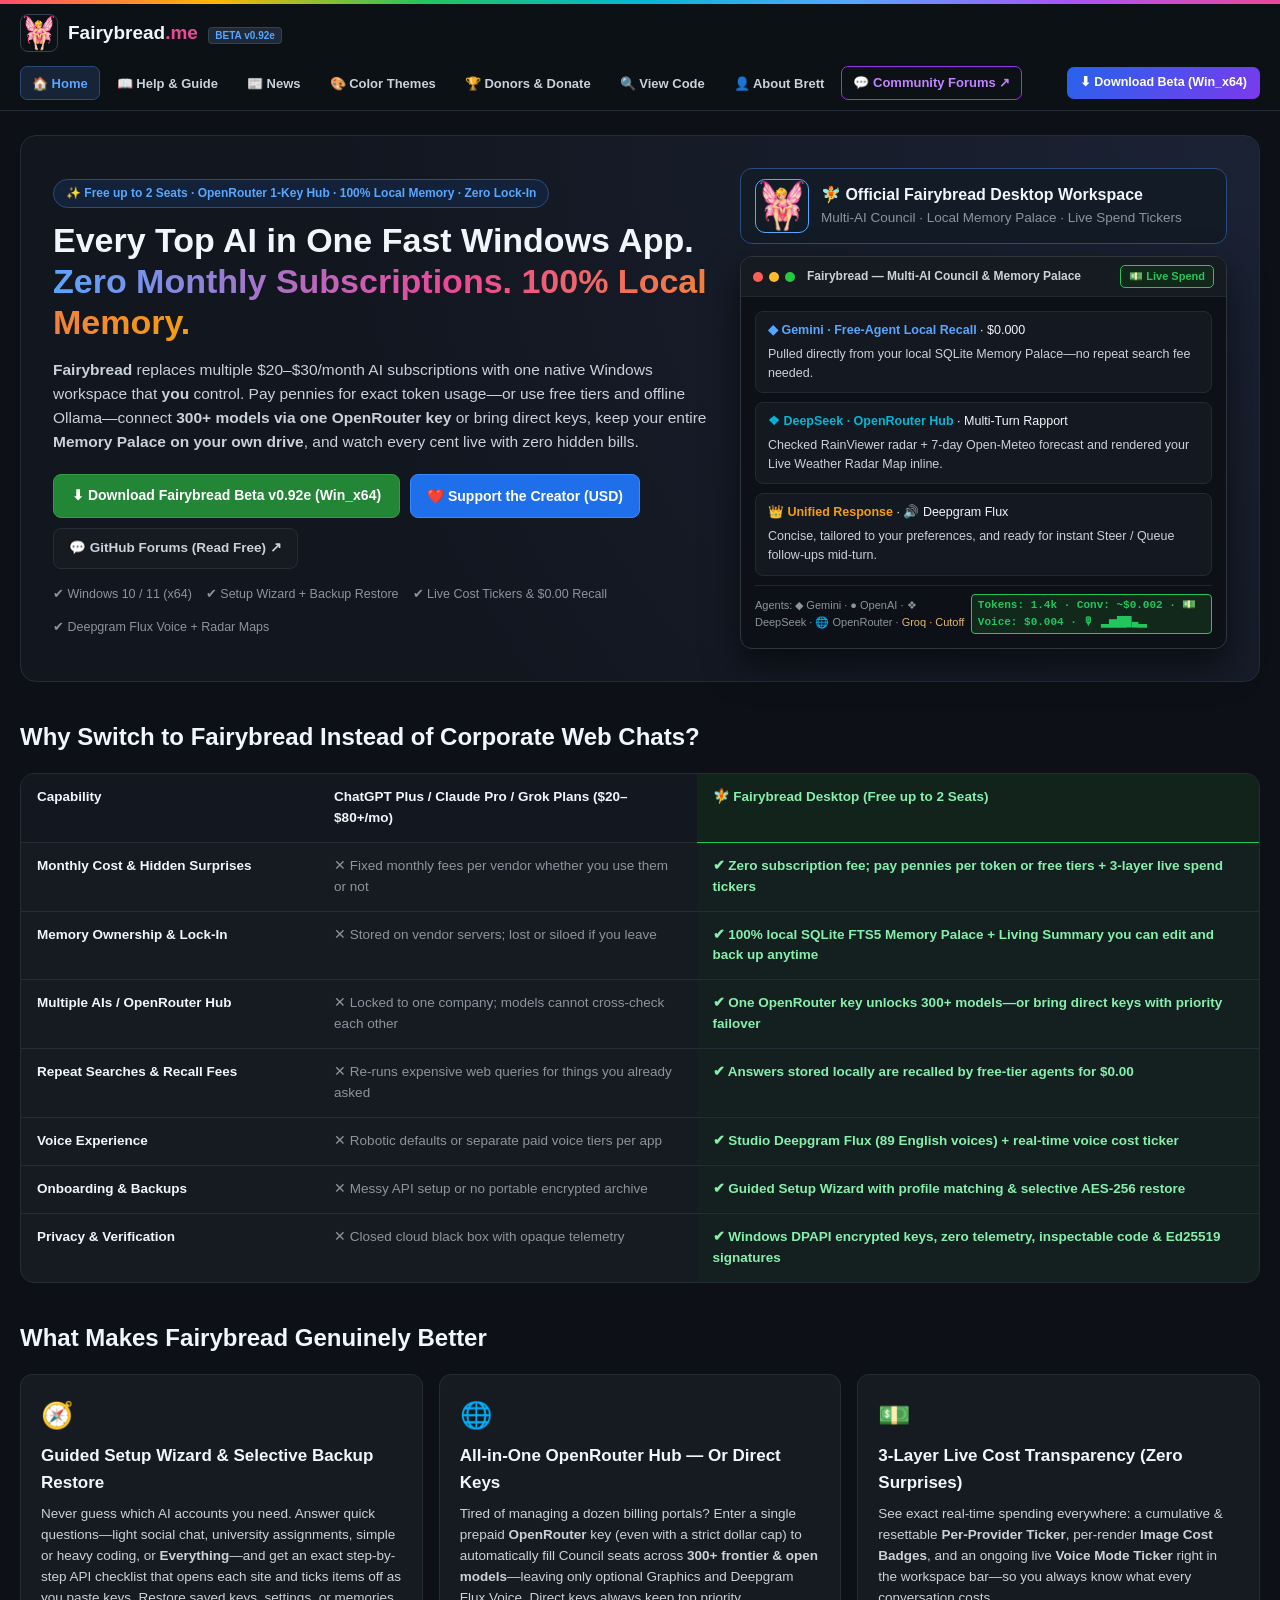
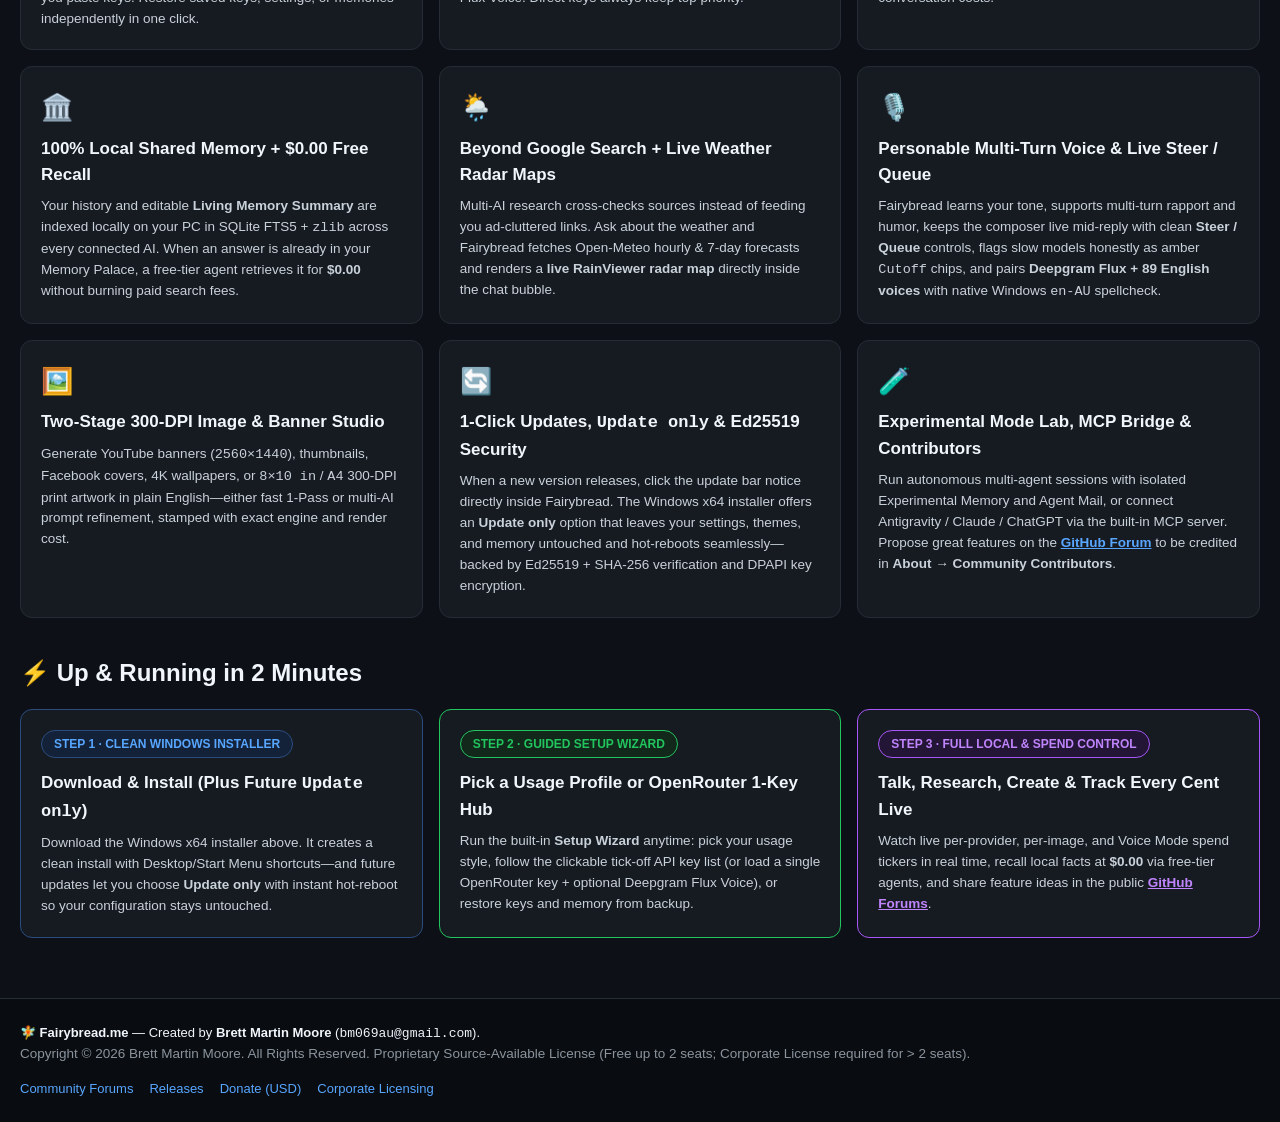
==== docs/index.html @ c4546858 "Update fairybread.me: v0.93 feature showcase, GitHub Discussions forum redirect, 14 JSON color theme" ====
﻿<!DOCTYPE html>
<html lang="en">
<head>
  <meta charset="UTF-8" />
  <meta name="viewport" content="width=device-width, initial-scale=1.0" />
  <title>Fairybread.me — Multi-AI Desktop Workspace, 100% Local Memory Palace &amp; Live Cost Control</title>
  <meta name="description" content="Replace $20-$80+/mo AI subscriptions with Fairybread: connect OpenRouter (300+ models on one key) or direct AI APIs, keep 100% local Shared Memory with $0.00 free recall, view Live Weather Radar Maps, talk with Deepgram Flux Voice, and track every cent live." />
  <link rel="icon" type="image/png" href="fairybread_icon.png" />
  <link rel="stylesheet" href="styles.css?v=0.93-web" />
</head>
<body>
  <!-- Top Sprinkles Accent Bar -->
  <div class="sprinkle-bar"></div>

  <!-- Header / Navigation (Public Display Page — No Login Required) -->
  <header class="site-header">
    <div class="header-inner">
      <div class="brand" onclick="switchTab('home')">
        <img src="fairybread_icon.png" alt="Fairybread Logo" class="brand-logo-img" />
        <div>
          <span class="brand-name">Fairybread<span class="brand-domain">.me</span></span>
          <span class="brand-tag dynamic-version-tag">BETA v0.92e</span>
        </div>
      </div>

      <nav class="main-nav" id="mainNav">
        <button class="nav-btn active" data-tab="home" onclick="switchTab('home')">🏠 Home</button>
        <button class="nav-btn" data-tab="guide" onclick="switchTab('guide')">📖 Help &amp; Guide</button>
        <button class="nav-btn" data-tab="news" onclick="switchTab('news')">📰 News</button>
        <button class="nav-btn" data-tab="themes" onclick="switchTab('themes')">🎨 Color Themes</button>
        <button class="nav-btn" data-tab="donors" onclick="switchTab('donors')">🏆 Donors &amp; Donate</button>
        <button class="nav-btn" data-tab="code" onclick="switchTab('code')">🔍 View Code</button>
        <button class="nav-btn" data-tab="about" onclick="switchTab('about')">👤 About Brett</button>
        <a class="nav-btn forum-link-btn" href="https://github.com/bm069au/fairybread/discussions" target="_blank" rel="noopener">💬 Community Forums ↗</a>
      </nav>

      <div class="header-actions">
        <a class="btn-download-sm dynamic-download-btn" href="https://github.com/bm069au/fairybread/releases/latest/download/Fairybread_v0.92e_beta_Win_x64_Setup.zip">⬇ Download Beta (Win_x64)</a>
      </div>
    </div>
  </header>

  <main class="site-main">
    <!-- ================= TAB: HOME ================= -->
    <section id="tab-home" class="tab-section active">
      <div class="hero-card">
        <div class="hero-left">
          <div class="pill-badge">✨ Free up to 2 Seats · OpenRouter 1-Key Hub · 100% Local Memory · Zero Lock-In</div>
          <h1>Every Top AI in One Fast Windows App.<br /><span class="gradient-text">Zero Monthly Subscriptions. 100% Local Memory.</span></h1>
          <p class="hero-lead">
            <strong>Fairybread</strong> replaces multiple $20–$30/month AI subscriptions with one native Windows workspace that <strong>you</strong> control. Pay pennies for exact token usage—or use free tiers and offline Ollama—connect <strong>300+ models via one OpenRouter key</strong> or bring direct keys, keep your entire <strong>Memory Palace on your own drive</strong>, and watch every cent live with zero hidden bills.
          </p>
          <div class="hero-cta-row">
            <a class="btn-primary-lg dynamic-download-btn" id="heroDownloadBtn" href="https://github.com/bm069au/fairybread/releases/latest/download/Fairybread_v0.92e_beta_Win_x64_Setup.zip">
              ⬇ Download Fairybread Beta v0.92e (Win_x64)
            </a>
            <button class="btn-secondary-lg" onclick="switchTab('donors')">❤️ Support the Creator (USD)</button>
            <a class="btn-outline-lg" href="https://github.com/bm069au/fairybread/discussions" target="_blank" rel="noopener">💬 GitHub Forums (Read Free) ↗</a>
          </div>
          <div class="hero-meta">
            <span>✔ Windows 10 / 11 (x64)</span>
            <span>✔ Setup Wizard + Backup Restore</span>
            <span>✔ Live Cost Tickers &amp; $0.00 Recall</span>
            <span>✔ Deepgram Flux Voice + Radar Maps</span>
          </div>
        </div>

        <div class="hero-right">
          <div class="fairy-hero-banner">
            <img src="fairybread_icon.png" alt="Fairybread Emblem" class="hero-fairy-img" />
            <div>
              <strong>🧚 Official Fairybread Desktop Workspace</strong>
              <div class="muted-sub">Multi-AI Council · Local Memory Palace · Live Spend Tickers</div>
            </div>
          </div>
          <div class="app-mockup">
            <div class="mockup-titlebar">
              <span class="dot red"></span><span class="dot yellow"></span><span class="dot green"></span>
              <span class="mockup-title">Fairybread — Multi-AI Council &amp; Memory Palace</span>
              <span class="mockup-pill">💵 Live Spend</span>
            </div>
            <div class="mockup-body">
              <div class="mockup-chat-bubble ai-gemini">
                <strong>◆ Gemini · Free-Agent Local Recall</strong> · <span>$0.000</span>
                <p>Pulled directly from your local SQLite Memory Palace—no repeat search fee needed.</p>
              </div>
              <div class="mockup-chat-bubble ai-deepseek">
                <strong>❖ DeepSeek · OpenRouter Hub</strong> · <span>Multi-Turn Rapport</span>
                <p>Checked RainViewer radar + 7-day Open-Meteo forecast and rendered your Live Weather Radar Map inline.</p>
              </div>
              <div class="mockup-chat-bubble ai-synth">
                <strong>👑 Unified Response</strong> · <span>🔊 Deepgram Flux</span>
                <p>Concise, tailored to your preferences, and ready for instant Steer / Queue follow-ups mid-turn.</p>
              </div>
              <div class="mockup-bar">
                <span>Agents: ◆ Gemini · ● OpenAI · ❖ DeepSeek · 🌐 OpenRouter · <span style="color:#e2b96b;">Groq · Cutoff</span></span>
                <span class="voice-meter">Tokens: 1.4k · Conv: ~$0.002 · 💵 Voice: $0.004 · 🎙 ▂▅▇█▄▂</span>
              </div>
            </div>
          </div>
        </div>
      </div>

      <!-- Why Switch Comparison Table -->
      <h2 class="section-heading">Why Switch to Fairybread Instead of Corporate Web Chats?</h2>
      <div class="compare-table-wrap">
        <table class="compare-table">
          <thead>
            <tr>
              <th>Capability</th>
              <th>ChatGPT Plus / Claude Pro / Grok Plans ($20–$80+/mo)</th>
              <th class="cmp-fb-col">🧚 Fairybread Desktop (Free up to 2 Seats)</th>
            </tr>
          </thead>
          <tbody>
            <tr>
              <td>Monthly Cost &amp; Hidden Surprises</td>
              <td class="cmp-bad">✕ Fixed monthly fees per vendor whether you use them or not</td>
              <td class="cmp-fb-col cmp-good">✔ Zero subscription fee; pay pennies per token or free tiers + 3-layer live spend tickers</td>
            </tr>
            <tr>
              <td>Memory Ownership &amp; Lock-In</td>
              <td class="cmp-bad">✕ Stored on vendor servers; lost or siloed if you leave</td>
              <td class="cmp-fb-col cmp-good">✔ 100% local SQLite FTS5 Memory Palace + Living Summary you can edit and back up anytime</td>
            </tr>
            <tr>
              <td>Multiple AIs / OpenRouter Hub</td>
              <td class="cmp-bad">✕ Locked to one company; models cannot cross-check each other</td>
              <td class="cmp-fb-col cmp-good">✔ One OpenRouter key unlocks 300+ models—or bring direct keys with priority failover</td>
            </tr>
            <tr>
              <td>Repeat Searches &amp; Recall Fees</td>
              <td class="cmp-bad">✕ Re-runs expensive web queries for things you already asked</td>
              <td class="cmp-fb-col cmp-good">✔ Answers stored locally are recalled by free-tier agents for $0.00</td>
            </tr>
            <tr>
              <td>Voice Experience</td>
              <td class="cmp-bad">✕ Robotic defaults or separate paid voice tiers per app</td>
              <td class="cmp-fb-col cmp-good">✔ Studio Deepgram Flux (89 English voices) + real-time voice cost ticker</td>
            </tr>
            <tr>
              <td>Onboarding &amp; Backups</td>
              <td class="cmp-bad">✕ Messy API setup or no portable encrypted archive</td>
              <td class="cmp-fb-col cmp-good">✔ Guided Setup Wizard with profile matching &amp; selective AES-256 restore</td>
            </tr>
            <tr>
              <td>Privacy &amp; Verification</td>
              <td class="cmp-bad">✕ Closed cloud black box with opaque telemetry</td>
              <td class="cmp-fb-col cmp-good">✔ Windows DPAPI encrypted keys, zero telemetry, inspectable code &amp; Ed25519 signatures</td>
            </tr>
          </tbody>
        </table>
      </div>

      <!-- Core Feature Grid (9 Selling Cards) -->
      <h2 class="section-heading">What Makes Fairybread Genuinely Better</h2>
      <div class="feature-grid">
        <div class="feature-card">
          <div class="feat-icon">🧭</div>
          <h3>Guided Setup Wizard &amp; Selective Backup Restore</h3>
          <p>Never guess which AI accounts you need. Answer quick questions—light social chat, university assignments, simple or heavy coding, or <strong>Everything</strong>—and get an exact step-by-step API checklist that opens each site and ticks items off as you paste keys. Restore saved keys, settings, or memories independently in one click.</p>
        </div>
        <div class="feature-card">
          <div class="feat-icon">🌐</div>
          <h3>All-in-One OpenRouter Hub — Or Direct Keys</h3>
          <p>Tired of managing a dozen billing portals? Enter a single prepaid <strong>OpenRouter</strong> key (even with a strict dollar cap) to automatically fill Council seats across <strong>300+ frontier &amp; open models</strong>—leaving only optional Graphics and Deepgram Flux Voice. Direct keys always keep top priority.</p>
        </div>
        <div class="feature-card">
          <div class="feat-icon">💵</div>
          <h3>3-Layer Live Cost Transparency (Zero Surprises)</h3>
          <p>See exact real-time spending everywhere: a cumulative &amp; resettable <strong>Per-Provider Ticker</strong>, per-render <strong>Image Cost Badges</strong>, and an ongoing live <strong>Voice Mode Ticker</strong> right in the workspace bar—so you always know what every conversation costs.</p>
        </div>
        <div class="feature-card">
          <div class="feat-icon">🏛️</div>
          <h3>100% Local Shared Memory + $0.00 Free Recall</h3>
          <p>Your history and editable <strong>Living Memory Summary</strong> are indexed locally on your PC in SQLite FTS5 + <code>zlib</code> across every connected AI. When an answer is already in your Memory Palace, a free-tier agent retrieves it for <strong>$0.00</strong> without burning paid search fees.</p>
        </div>
        <div class="feature-card">
          <div class="feat-icon">🌦️</div>
          <h3>Beyond Google Search + Live Weather Radar Maps</h3>
          <p>Multi-AI research cross-checks sources instead of feeding you ad-cluttered links. Ask about the weather and Fairybread fetches Open-Meteo hourly &amp; 7-day forecasts and renders a <strong>live RainViewer radar map</strong> directly inside the chat bubble.</p>
        </div>
        <div class="feature-card">
          <div class="feat-icon">🎙️</div>
          <h3>Personable Multi-Turn Voice &amp; Live Steer / Queue</h3>
          <p>Fairybread learns your tone, supports multi-turn rapport and humor, keeps the composer live mid-reply with clean <strong>Steer / Queue</strong> controls, flags slow models honestly as amber <code>Cutoff</code> chips, and pairs <strong>Deepgram Flux + 89 English voices</strong> with native Windows <code>en-AU</code> spellcheck.</p>
        </div>
        <div class="feature-card">
          <div class="feat-icon">🖼️</div>
          <h3>Two-Stage 300-DPI Image &amp; Banner Studio</h3>
          <p>Generate YouTube banners (<code>2560×1440</code>), thumbnails, Facebook covers, 4K wallpapers, or <code>8×10 in</code> / <code>A4</code> 300-DPI print artwork in plain English—either fast 1-Pass or multi-AI prompt refinement, stamped with exact engine and render cost.</p>
        </div>
        <div class="feature-card">
          <div class="feat-icon">🔄</div>
          <h3>1-Click Updates, <code>Update only</code> &amp; Ed25519 Security</h3>
          <p>When a new version releases, click the update bar notice directly inside Fairybread. The Windows x64 installer offers an <strong>Update only</strong> option that leaves your settings, themes, and memory untouched and hot-reboots seamlessly—backed by Ed25519 + SHA-256 verification and DPAPI key encryption.</p>
        </div>
        <div class="feature-card">
          <div class="feat-icon">🧪</div>
          <h3>Experimental Mode Lab, MCP Bridge &amp; Contributors</h3>
          <p>Run autonomous multi-agent sessions with isolated Experimental Memory and Agent Mail, or connect Antigravity / Claude / ChatGPT via the built-in MCP server. Propose great features on the <a href="https://github.com/bm069au/fairybread/discussions" target="_blank" rel="noopener" style="color:var(--accent-blue); font-weight:700;">GitHub Forum</a> to be credited in <strong>About → Community Contributors</strong>.</p>
        </div>
      </div>

      <!-- HOW IT WORKS (3 SIMPLE STEPS) -->
      <h2 class="section-heading">⚡ Up &amp; Running in 2 Minutes</h2>
      <div class="feature-grid">
        <div class="feature-card" style="border-color:#2b4c7e;">
          <div class="pill-badge">STEP 1 · CLEAN WINDOWS INSTALLER</div>
          <h3>Download &amp; Install (Plus Future <code>Update only</code>)</h3>
          <p>Download the Windows x64 installer above. It creates a clean install with Desktop/Start Menu shortcuts—and future updates let you choose <strong>Update only</strong> with instant hot-reboot so your configuration stays untouched.</p>
        </div>
        <div class="feature-card" style="border-color:#22c55e;">
          <div class="pill-badge" style="color:#22c55e; border-color:#22c55e; background:#11281b;">STEP 2 · GUIDED SETUP WIZARD</div>
          <h3>Pick a Usage Profile or OpenRouter 1-Key Hub</h3>
          <p>Run the built-in <strong>Setup Wizard</strong> anytime: pick your usage style, follow the clickable tick-off API key list (or load a single OpenRouter key + optional Deepgram Flux Voice), or restore keys and memory from backup.</p>
        </div>
        <div class="feature-card" style="border-color:#a855f7;">
          <div class="pill-badge" style="color:#c084fc; border-color:#a855f7; background:#231536;">STEP 3 · FULL LOCAL &amp; SPEND CONTROL</div>
          <h3>Talk, Research, Create &amp; Track Every Cent Live</h3>
          <p>Watch live per-provider, per-image, and Voice Mode spend tickers in real time, recall local facts at <strong>$0.00</strong> via free-tier agents, and share feature ideas in the public <a href="https://github.com/bm069au/fairybread/discussions" target="_blank" rel="noopener" style="color:#c084fc; font-weight:700;">GitHub Forums</a>.</p>
        </div>
      </div>
    </section>

    <!-- ================= TAB: HELP & USER GUIDE ================= -->
    <section id="tab-guide" class="tab-section">
      <div class="section-header-row">
        <div>
          <h2>📖 Fairybread User Guide &amp; Operating Instructions</h2>
          <p class="muted-sub">Always available offline inside the app via <strong><code>F1</code></strong> or <strong><code>Help → 📖 User Guide</code></strong>.</p>
        </div>
        <a class="btn-primary dynamic-download-btn" href="https://github.com/bm069au/fairybread/releases/latest/download/Fairybread_v0.92e_beta_Win_x64_Setup.zip">⬇ Download Fairybread Beta</a>
      </div>

      <div class="news-list">
        <article class="news-card">
          <h3>1. Guided Setup Wizard &amp; OpenRouter One-Key Hub</h3>
          <p style="color:var(--text-secondary);">
            1. Open <strong><code>⚙ Settings → Launch Setup Wizard…</code></strong> (runs automatically on first launch and can be re-run anytime to simplify your keys).<br />
            2. Choose your profile—<em>Light Chat &amp; Research</em>, <em>Assignments &amp; Writing</em>, <em>Simple / Heavy Coding</em>, or <em>Give Me Everything</em>.<br />
            3. Want one prepaid billing balance for almost every AI model? Enable the <strong>OpenRouter Hub</strong>, enter a single key, and pick a preset tier (<em>Free / Balanced / Flagship</em>). Direct provider keys (Gemini, OpenAI, DeepSeek, Groq, Claude, etc.) always keep top priority whenever entered.<br />
            4. Click each link in the tick-off checklist to create keys, paste them into the DPAPI-encrypted fields, and verify your readiness in seconds.
          </p>
        </article>

        <article class="news-card">
          <h3>2. Chat Controls, Steer / Queue, Weather Radar Maps &amp; Deepgram Flux Voice</h3>
          <p style="color:var(--text-secondary);">
            • <strong><code>Steer / Queue</code> Composer:</strong> While agents are responding, type your next instruction and press <code>Enter</code> to either steer the active turn or queue it next.<br />
            • <strong>Honest Status Chips:</strong> Slow providers timed out by quorum appear cleanly in amber as <code>Cutoff</code> or <code>Timeout</code> rather than misleading error labels.<br />
            • <strong>Live Weather Radar Maps:</strong> Ask for local or global weather to see live RainViewer precipitation radar tiles layered over CartoDB Dark Matter alongside hourly and 7-day forecasts.<br />
            • <strong>Hands-Free Voice (<code>|||✨</code>):</strong> Uses <strong>Deepgram Flux</strong> + <strong>89 English voices</strong> (or system/provider TTS) with live soundwave level metering and barge-in control.
          </p>
        </article>

        <article class="news-card">
          <h3>3. 3-Layer Live Cost Tickers &amp; $0.00 Free-Agent Local Memory Recall</h3>
          <p style="color:var(--text-secondary);">
            • <strong>Click the bottom spend bar</strong> anytime to open the <strong>Spend &amp; Billing Dashboard</strong> showing per-provider cumulative spend since your last top-up, a 1-click Reset ticker per provider, per-image cost badges, and live ongoing Voice Mode spending.<br />
            • <strong>Memory Palace Fast-Recall ($0.00):</strong> High-confidence matches in your local SQLite FTS5 <code>memory.db</code> skip paid web searches and answer using free-tier agents for <strong>$0.00</strong> (include <em>"recheck with full council"</em> anytime to force a fresh web sweep).<br />
            • <strong>Living Memory Summary:</strong> View or edit what all connected AIs remember about you and your projects in <strong>Shared Memory → View &amp; Edit Summary</strong>.
          </p>
        </article>

        <article class="news-card">
          <h3>4. 300-DPI Graphics Studio, MCP Bridge &amp; Experimental Mode</h3>
          <p style="color:var(--text-secondary);">
            • <strong>Image &amp; Print Studio:</strong> Ask naturally for banners, thumbnails, cover graphics, or <code>8×10 in</code> / <code>A4</code> 300-DPI artwork. Stamped with exact provider cost.<br />
            • <strong>Experimental Mode:</strong> Launch autonomous multi-agent sessions with isolated Experimental Memory and Agent Mail. In Public builds, core source code stays verified and immutable—share proposed ideas in the <a href="https://github.com/bm069au/fairybread/discussions" target="_blank" rel="noopener" style="color:var(--accent-blue);">GitHub Community Forum</a> for credit under <strong>About → Community Contributors</strong>.<br />
            • <strong>MCP Bridge:</strong> Connect Google Antigravity, Claude Desktop, or ChatGPT Desktop to drive Fairybread as a local worker council.
          </p>
        </article>

        <article class="news-card">
          <h3>5. Custom <code>.json</code> Color Themes, Selective AES-256 Backups &amp; 1-Click Updates</h3>
          <p style="color:var(--text-secondary);">
            • <strong>Color Themes:</strong> Download any <code>.json</code> color palette from the <a href="#" onclick="switchTab('themes'); return false;" style="color:var(--accent-blue);">Color Themes</a> tab and load via <strong><code>View → 🎨 Theme → 📥 Import Custom Theme (.json)…</code></strong>.<br />
            • <strong>Selective Backup &amp; Restore:</strong> Export an AES-256-GCM encrypted <code>.zip</code> archive—and restore <strong>API keys</strong>, <strong>settings</strong>, or <strong>memory</strong> together or separately from Settings or the Setup Wizard.<br />
            • <strong>1-Click Updates &amp; Hot-Reboot:</strong> Notice a newer version banner in the top bar? Click download, choose <strong>Update only</strong> in the installer, and let Fairybread relaunch cleanly without touching your data.
          </p>
        </article>
      </div>
    </section>

    <!-- ================= TAB: NEWS & DEVLOG ================= -->
    <section id="tab-news" class="tab-section">
      <div class="section-header-row">
        <div>
          <h2>📰 Fairybread News, Changelogs &amp; Updates</h2>
          <p class="muted-sub">Official release highlights, architecture notes, and roadmap dispatches.</p>
        </div>
        <a class="btn-secondary" href="https://github.com/bm069au/fairybread/discussions" target="_blank" rel="noopener">💬 Join Discussions on GitHub ↗</a>
      </div>
      <div id="newsFeedContainer" class="news-list"></div>
    </section>

    <!-- ================= TAB: CUSTOM COLOR THEME STUDIO & GALLERY ================= -->
    <section id="tab-themes" class="tab-section">
      <div class="section-header-row">
        <div>
          <h2>🎨 Custom Color Theme Studio &amp; Preset Gallery</h2>
          <p class="muted-sub">Design your own Fairybread palette with live preview, or download any of our 14 pure <code>.json</code> color themes (zero executable code—just structured color tokens, including a retro Winamp Classic 1999 tribute).</p>
        </div>
        <div class="how-to-install-pill">
          💡 <strong>How to install in Fairybread:</strong> Click <code>View → 🎨 Theme → 📥 Import Custom Theme (.json)…</code> and select your downloaded file!
        </div>
      </div>

      <!-- Interactive Theme Creator + Live Preview -->
      <div class="theme-studio-card">
        <div class="studio-controls">
          <h3>🛠 Live Theme Creator</h3>
          <div class="form-row-2">
            <label>Theme Name
              <input type="text" id="skinNameInput" value="Winamp Classic 1999 (2.x LED)" oninput="updateLiveThemePreview()" />
            </label>
            <label>Author / Handle
              <input type="text" id="skinAuthorInput" value="bm069au" oninput="updateLiveThemePreview()" />
            </label>
          </div>
          <div class="color-picker-grid">
            <label>Main Background <input type="color" id="colBgMain" value="#121612" oninput="updateLiveThemePreview()" /></label>
            <label>Sidebar &amp; Panels <input type="color" id="colBgSidebar" value="#0a0d0a" oninput="updateLiveThemePreview()" /></label>
            <label>Cards &amp; Composer <input type="color" id="colBgCard" value="#1b241b" oninput="updateLiveThemePreview()" /></label>
            <label>Hover Highlight <input type="color" id="colBgHover" value="#253325" oninput="updateLiveThemePreview()" /></label>
            <label>Border Lines <input type="color" id="colBorder" value="#375237" oninput="updateLiveThemePreview()" /></label>
            <label>Primary Text <input type="color" id="colTextPrimary" value="#00ff41" oninput="updateLiveThemePreview()" /></label>
            <label>Secondary Text <input type="color" id="colTextSec" value="#b8e6b8" oninput="updateLiveThemePreview()" /></label>
            <label>Muted Labels <input type="color" id="colTextMuted" value="#6b9e6b" oninput="updateLiveThemePreview()" /></label>
            <label>User Bubble BG <input type="color" id="colUserBg" value="#1e2e1e" oninput="updateLiveThemePreview()" /></label>
            <label>User Bubble Border <input type="color" id="colUserBorder" value="#ffb000" oninput="updateLiveThemePreview()" /></label>
            <label>User Bubble Text <input type="color" id="colUserText" value="#ffdf80" oninput="updateLiveThemePreview()" /></label>
            <label>Send Button BG <input type="color" id="colSendBg" value="#ffb000" oninput="updateLiveThemePreview()" /></label>
            <label>Send Button Text <input type="color" id="colSendFg" value="#0a0d0a" oninput="updateLiveThemePreview()" /></label>
          </div>
          <label class="checkbox-label">
            <input type="checkbox" id="colSprinkles" onchange="updateLiveThemePreview()" />
            ✨ Enable Sprinkles Accent Styling on User Bubbles
          </label>
          <div class="studio-btn-row">
            <button class="btn-primary" onclick="downloadCurrentSkinJson()">⬇ Download .json Theme</button>
            <button class="btn-secondary" onclick="publishCurrentSkinToGallery()">🚀 Save to Local Studio</button>
            <button class="btn-outline" onclick="copyCurrentSkinJson()">📋 Copy JSON</button>
            <a class="btn-outline" href="https://github.com/bm069au/fairybread/discussions" target="_blank" rel="noopener">💬 Share Your Theme on GitHub Forum ↗</a>
          </div>
        </div>

        <div class="studio-preview-wrap">
          <h3>👁 Live Desktop Preview</h3>
          <div id="liveThemePreviewWindow" class="theme-preview-window">
            <div class="tp-menubar" id="tpMenubar">Fairybread &nbsp; Mode &nbsp; View &nbsp; Settings &nbsp; Help</div>
            <div class="tp-body">
              <div class="tp-sidebar" id="tpSidebar">
                <div class="tp-new-btn" id="tpNewBtn">+ New Conversation</div>
                <div class="tp-side-item">📁 Code Workbench</div>
                <div class="tp-side-item active" id="tpActiveItem">Theme Live Test</div>
                <div class="tp-side-item">Weather &amp; Research</div>
              </div>
              <div class="tp-main" id="tpMain">
                <div class="tp-topbar" id="tpTopbar">
                  <span id="tpBreadcrumb">Fairybread / Theme Live Test</span>
                  <span class="tp-exp-pill">OpenRouter: Ready</span>
                </div>
                <div class="tp-chat">
                  <div class="tp-user-bubble" id="tpUserBubble">
                    How does this custom JSON color theme look inside Fairybread?
                  </div>
                  <div class="tp-ai-card" id="tpAiCard">
                    <strong>◆ Gemini · ❖ DeepSeek · 🌐 OpenRouter</strong>
                    <p id="tpAiText">Crisp contrast, zero eye strain, and 100% safe JSON color styling. Click "Download .json Theme" to load it into your desktop app!</p>
                  </div>
                </div>
                <div class="tp-composer" id="tpComposer">
                  <span id="tpComposerPlaceholder">Ask anything, type mid-turn to Steer/Queue, or drop files…</span>
                  <button class="tp-send-btn" id="tpSendBtn">↑</button>
                </div>
              </div>
            </div>
          </div>
        </div>
      </div>

      <h3 class="section-subheading">🌟 Built-in &amp; Curated Preset Themes (14 Themes — Click "Preview in Studio" or "Download .json")</h3>
      <div id="skinGalleryGrid" class="skin-gallery-grid"></div>
    </section>

    <!-- ================= TAB: DONOR WALL & DONATIONS ================= -->
    <section id="tab-donors" class="tab-section">
      <div class="donation-hero">
        <div class="donation-story">
          <h2>❤️ Support Fairybread &amp; Join the Donor Hall of Fame</h2>
          <p>
            I built <strong>Fairybread</strong> to replace corporate AI lock-in with 100% local, private persistent memory, complete spend visibility, and zero monthly fees—plus an autonomous <strong>Experimental Mode</strong> lab.
          </p>
          <p>
            In real life, I live on a disability pension and cover my own development costs. Fairybread is <strong>free for personal use (up to 2 seats)</strong>, so if it saves you money or helps your workflow and you can spare a contribution, <strong>it genuinely helps me pay my bills and keep Fairybread independent and up to date.</strong>
          </p>
        </div>

        <div class="tier-cards-grid">
          <div class="tier-card">
            <div class="tier-price">$5 <span>USD</span></div>
            <div class="tier-title">🌱 Supporter Badge</div>
            <p>Listed on the Fairybread.me Donor Wall + recognition on GitHub Sponsors.</p>
            <a class="btn-tier" href="https://github.com/sponsors/bm069au/sponsorships?frequency=one-time&amount=5" target="_blank" rel="noopener">Donate $5 USD ↗</a>
          </div>
          <div class="tier-card">
            <div class="tier-price">$10 <span>USD</span></div>
            <div class="tier-title">📬 Insider Supporter</div>
            <p>Supporter recognition + project dev updates &amp; release dispatches.</p>
            <a class="btn-tier" href="https://github.com/sponsors/bm069au/sponsorships?frequency=one-time&amount=10" target="_blank" rel="noopener">Donate $10 USD ↗</a>
          </div>
          <div class="tier-card featured">
            <div class="tier-ribbon">MOST POPULAR</div>
            <div class="tier-price">$25 <span>USD</span></div>
            <div class="tier-title">🌟 Early Previewer</div>
            <p>Release Notes credit + early feature &amp; custom theme previews.</p>
            <a class="btn-tier" href="https://github.com/sponsors/bm069au/sponsorships?frequency=one-time&amount=25" target="_blank" rel="noopener">Donate $25 USD ↗</a>
          </div>
          <div class="tier-card">
            <div class="tier-price">$50 <span>USD</span></div>
            <div class="tier-title">💎 Beta Patron</div>
            <p>Priority feature requests &amp; direct feedback on upcoming builds.</p>
            <a class="btn-tier" href="https://github.com/sponsors/bm069au/sponsorships?frequency=one-time&amount=50" target="_blank" rel="noopener">Donate $50 USD ↗</a>
          </div>
          <div class="tier-card vip">
            <div class="tier-price">$350 <span>USD</span></div>
            <div class="tier-title">👑 1-on-1 VIP &amp; Custom Setup</div>
            <p>1 Hour 1-on-1 setup consulting + tailored configuration help + VIP Wall recognition.</p>
            <a class="btn-tier" href="https://github.com/sponsors/bm069au/sponsorships?frequency=one-time&amount=350" target="_blank" rel="noopener">Donate $350 USD ↗</a>
          </div>
          <div class="tier-card">
            <div class="tier-price">Custom <span>USD</span></div>
            <div class="tier-title">💝 Choose Any Amount</div>
            <p>Every contribution goes directly toward keeping Fairybread maintained and free from corporate lock-in.</p>
            <a class="btn-tier" href="https://github.com/sponsors/bm069au?frequency=one-time" target="_blank" rel="noopener">Custom USD Donation ↗</a>
          </div>
        </div>

        <div class="corporate-box">
          <div>
            <h3>🏢 Business &amp; Corporate Licensing (More Than 2 Seats)</h3>
            <p class="muted-sub">For companies, agencies, and organizations deploying Fairybread across <strong>more than two (2) seats</strong>, a commercial corporate license is required (negotiable pricing).</p>
          </div>
          <a class="btn-secondary" href="mailto:bm069au@gmail.com?subject=Fairybread%20Corporate%20License%20Inquiry%20(%3E2%20Seats)">✉ Inquire: bm069au@gmail.com</a>
        </div>
      </div>

      <div class="section-header-row" style="margin-top: 32px;">
        <div>
          <h2>🏆 Supporters &amp; Contributors</h2>
          <p class="muted-sub">Verified supporters helping keep Fairybread independent and actively maintained.</p>
        </div>
      </div>
      <div id="donorWallGrid" class="donor-wall-grid"></div>
    </section>

    <!-- ================= TAB: READ-ONLY SOURCE CODE VIEWER ================= -->
    <section id="tab-code" class="tab-section">
      <div class="license-guard-banner">
        <div>
          <strong>🔒 PROPRIETARY SOURCE-AVAILABLE CODE INSPECTOR (NOT OPEN SOURCE)</strong>
          <p>
            Copyright © 2026 Brett Martin Moore (<code>bm069au@gmail.com</code>). All Rights Reserved.
            This code is visible so you can verify that Fairybread has <strong>zero spyware, zero telemetry, DPAPI key protection, and 100% local memory</strong>, and so contributors can propose improvements.
            <strong>Public forking, redistribution, rebranding, or commercial use (&gt; 2 seats) without a written license is strictly prohibited.</strong>
          </p>
        </div>
        <a href="https://github.com/bm069au/fairybread" target="_blank" rel="noopener" class="btn-outline">View Official GitHub Repo ↗</a>
      </div>

      <div class="code-explorer-layout">
        <div class="code-file-list" id="codeFileList"></div>
        <div class="code-viewer-pane">
          <div class="code-viewer-header">
            <span id="codeViewerTitle">LICENSE.md</span>
            <span class="watermark-tag">READ-ONLY · COPYRIGHT © 2026 BRETT MARTIN MOORE</span>
          </div>
          <pre id="codeViewerContent" class="code-pre nocopy"></pre>
        </div>
      </div>
    </section>

    <!-- ================= TAB: ABOUT BRETT ================= -->
    <section id="tab-about" class="tab-section">
      <div class="bio-card">
        <div class="bio-photo-col">
          <div class="portrait-frame" id="brettPortraitFrame">
            <img id="brettPortraitImg" src="fairybread_icon.png" alt="Brett Martin Moore — Fairybread Emblem" />
          </div>
          <div class="bio-quick-facts">
            <div><strong>Creator:</strong> Brett Martin Moore</div>
            <div><strong>Location:</strong> Australia</div>
            <div><strong>GitHub:</strong> <a href="https://github.com/bm069au" target="_blank" rel="noopener">@bm069au</a></div>
            <div><strong>Forum:</strong> <a href="https://github.com/bm069au/fairybread/discussions" target="_blank" rel="noopener">GitHub Discussions ↗</a></div>
            <div><strong>Contact:</strong> <a href="mailto:bm069au@gmail.com">bm069au@gmail.com</a></div>
          </div>
        </div>

        <div class="bio-text-col">
          <div class="pill-badge">Creator Biography</div>
          <h2>Meet Brett Martin Moore — Why I Built Fairybread</h2>
          <p>
            I'm 60, neurodivergent (AuDHD), and I've spent my life thinking in <strong>systems, patterns, and pure logic</strong>. When software defaults fight the user's actual workflow, I build structural bypasses instead of accepting arbitrary limitations.
          </p>
          <p>
            As AI became essential for coding, writing, and research, every vendor pushed separate <strong>$20–$30/month subscriptions</strong>—where ChatGPT can't talk to Claude, DeepSeek can't cross-check Gemini, hidden limits move overnight, and your entire conversation history lives on someone else's server.
          </p>
          <p>
            So I engineered <strong>Fairybread</strong> to put power, memory, and billing control back in the user's hands:
          </p>
          <ul class="bio-list">
            <li><strong>Zero Lock-In &amp; Full Spend Control:</strong> Connect via one OpenRouter key or bring your own provider keys—with 3-layer live cost tickers (per provider, per picture, and ongoing live Voice Mode) so nothing is ever hidden.</li>
            <li><strong>100% Local Memory Palace + $0.00 Recall:</strong> Your conversations and editable Living Memory Summary stay on your own drive in SQLite FTS5, and previously learned answers can be retrieved by free-tier agents for $0.00.</li>
            <li><strong>Built for Real Humans:</strong> Natural conversational synthesis, guided Setup Wizard, selective AES-256 backup restore, live Weather Radar Maps, Deepgram Flux speech, and 1-click <code>Update only</code> updates.</li>
          </ul>
          <p>
            If you spot something we missed or suggest an idea we adopt into Fairybread, post it on the <a href="https://github.com/bm069au/fairybread/discussions" target="_blank" rel="noopener" style="color:var(--accent-blue); font-weight:700;">GitHub Community Forum</a>—accepted contributors are added to the <strong>Community Contributors</strong> credit list right inside the desktop app's <strong>About</strong> dialog!
          </p>
          <div class="hero-cta-row" style="margin-top:18px;">
            <button class="btn-primary" onclick="switchTab('donors')">❤️ Support Brett's Work</button>
            <a class="btn-outline" href="https://github.com/bm069au/fairybread/discussions" target="_blank" rel="noopener">💬 Join GitHub Forums ↗</a>
          </div>
        </div>
      </div>
    </section>
  </main>

  <footer class="site-footer">
    <div class="footer-inner">
      <div>
        <strong>🧚 Fairybread.me</strong> — Created by <strong>Brett Martin Moore</strong> (<code>bm069au@gmail.com</code>).<br />
        <span class="muted-sub">Copyright © 2026 Brett Martin Moore. All Rights Reserved. Proprietary Source-Available License (Free up to 2 seats; Corporate License required for &gt; 2 seats).</span>
      </div>
      <div class="footer-links">
        <a href="https://github.com/bm069au/fairybread/discussions" target="_blank" rel="noopener">Community Forums</a>
        <a href="https://github.com/bm069au/fairybread/releases" target="_blank" rel="noopener">Releases</a>
        <a href="https://github.com/sponsors/bm069au" target="_blank" rel="noopener">Donate (USD)</a>
        <a href="mailto:bm069au@gmail.com">Corporate Licensing</a>
      </div>
    </div>
  </footer>

  <script src="app.js?v=0.93-web"></script>
</body>
</html>
---- docs/styles.css ----
:root {
  --bg-main: #0d1117;
  --bg-card: #161b22;
  --bg-elevated: #1c2128;
  --border: #262c36;
  --text-primary: #f0f6fc;
  --text-secondary: #c9d1d9;
  --text-muted: #8b949e;
  --accent-blue: #58a6ff;
  --accent-green: #22c55e;
  --accent-purple: #a855f7;
  --accent-pink: #ec4899;
  --accent-amber: #f59e0b;
}

* {
  box-sizing: border-box;
}

body {
  margin: 0;
  font-family: "Segoe UI Variable", "Segoe UI", -apple-system, BlinkMacSystemFont, sans-serif;
  background: var(--bg-main);
  color: var(--text-primary);
  line-height: 1.55;
}

.sprinkle-bar {
  height: 4px;
  background: linear-gradient(90deg, #ff4d6d, #ffb703, #22c55e, #06b6d4, #58a6ff, #a855f7, #ec4899);
}

.site-header {
  position: sticky;
  top: 0;
  z-index: 100;
  background: rgba(13, 17, 23, 0.94);
  backdrop-filter: blur(10px);
  border-bottom: 1px solid var(--border);
}

.header-inner {
  max-width: 1320px;
  margin: 0 auto;
  padding: 10px 20px;
  display: flex;
  align-items: center;
  justify-content: space-between;
  gap: 14px;
  flex-wrap: wrap;
}

.brand {
  display: flex;
  align-items: center;
  gap: 10px;
  cursor: pointer;
}

.brand-icon {
  font-size: 26px;
}

.brand-logo-img {
  width: 38px;
  height: 38px;
  border-radius: 8px;
  object-fit: cover;
  border: 1px solid #374151;
}

.fairy-hero-banner {
  display: flex;
  align-items: center;
  gap: 12px;
  background: #131b27;
  border: 1px solid #2b4c7e;
  border-radius: 12px;
  padding: 10px 14px;
  margin-bottom: 12px;
}

.hero-fairy-img {
  width: 54px;
  height: 54px;
  border-radius: 10px;
  object-fit: cover;
  border: 1px solid #58a6ff;
}

.forum-link-btn {
  text-decoration: none;
  background: #231536;
  color: #c084fc !important;
  border: 1px solid #9333ea !important;
}

.brand-name {
  font-size: 19px;
  font-weight: 800;
  color: #f0f6fc;
}

.brand-domain {
  color: var(--accent-pink);
}

.brand-tag {
  font-size: 10px;
  font-weight: 700;
  background: #1f2937;
  color: var(--accent-blue);
  border: 1px solid #374151;
  padding: 2px 6px;
  border-radius: 4px;
  margin-left: 6px;
}

.main-nav {
  display: flex;
  gap: 5px;
  flex-wrap: wrap;
}

.nav-btn {
  background: transparent;
  color: var(--text-secondary);
  border: 1px solid transparent;
  padding: 6px 11px;
  border-radius: 7px;
  font-size: 13px;
  font-weight: 600;
  cursor: pointer;
  transition: all 0.15s;
}

.nav-btn:hover {
  background: var(--bg-card);
  color: #ffffff;
}

.nav-btn.active {
  background: #172336;
  color: var(--accent-blue);
  border-color: #2c4a78;
}

.header-actions {
  display: flex;
  align-items: center;
  gap: 8px;
}

.btn-auth {
  background: var(--bg-card);
  color: var(--text-primary);
  border: 1px solid var(--border);
  padding: 6px 12px;
  border-radius: 7px;
  font-size: 12.5px;
  font-weight: 600;
  cursor: pointer;
}

.btn-auth:hover {
  border-color: var(--accent-blue);
}

.btn-download-sm {
  background: linear-gradient(135deg, #2563eb, #7c3aed);
  color: #ffffff;
  text-decoration: none;
  padding: 6px 13px;
  border-radius: 7px;
  font-size: 12.5px;
  font-weight: 700;
}

.site-main {
  max-width: 1320px;
  margin: 0 auto;
  padding: 24px 20px 60px;
}

.tab-section {
  display: none;
}

.tab-section.active {
  display: block;
}

/* Hero */
.hero-card {
  display: grid;
  grid-template-columns: 1.15fr 0.85fr;
  gap: 28px;
  background: radial-gradient(circle at top right, #1b2234, #12161f 70%);
  border: 1px solid var(--border);
  border-radius: 16px;
  padding: 32px;
  align-items: center;
}

@media (max-width: 960px) {
  .hero-card {
    grid-template-columns: 1fr;
  }
}

.pill-badge {
  display: inline-block;
  background: #132238;
  color: var(--accent-blue);
  border: 1px solid #2b4c7e;
  padding: 4px 12px;
  border-radius: 999px;
  font-size: 12px;
  font-weight: 700;
  margin-bottom: 12px;
}

.hero-left h1 {
  font-size: 34px;
  line-height: 1.2;
  margin: 0 0 14px;
}

.gradient-text {
  background: linear-gradient(90deg, #58a6ff, #ec4899, #f59e0b);
  -webkit-background-clip: text;
  -webkit-text-fill-color: transparent;
}

.hero-lead {
  color: var(--text-secondary);
  font-size: 15.5px;
  margin-bottom: 20px;
}

.hero-cta-row {
  display: flex;
  flex-wrap: wrap;
  gap: 10px;
  margin-bottom: 16px;
}

.btn-primary-lg, .btn-primary {
  background: #238636;
  color: #ffffff;
  border: 1px solid #2ea043;
  padding: 10px 18px;
  border-radius: 8px;
  font-weight: 700;
  font-size: 14px;
  text-decoration: none;
  cursor: pointer;
}

.btn-primary-lg:hover, .btn-primary:hover {
  background: #2ea043;
}

.btn-secondary-lg, .btn-secondary {
  background: #1f6feb;
  color: #ffffff;
  border: 1px solid #388bfd;
  padding: 10px 16px;
  border-radius: 8px;
  font-weight: 700;
  font-size: 14px;
  text-decoration: none;
  cursor: pointer;
}

.btn-outline-lg, .btn-outline {
  background: var(--bg-card);
  color: var(--text-secondary);
  border: 1px solid var(--border);
  padding: 9px 15px;
  border-radius: 8px;
  font-weight: 600;
  font-size: 13.5px;
  text-decoration: none;
  cursor: pointer;
}

.btn-outline:hover, .btn-outline-lg:hover {
  border-color: var(--accent-blue);
  color: #ffffff;
}

.hero-meta {
  display: flex;
  flex-wrap: wrap;
  gap: 14px;
  font-size: 12.5px;
  color: var(--text-muted);
}

/* Mockup */
.app-mockup {
  background: #0d1117;
  border: 1px solid #30363d;
  border-radius: 12px;
  overflow: hidden;
  box-shadow: 0 16px 36px rgba(0, 0, 0, 0.55);
}

.mockup-titlebar {
  background: #161b22;
  padding: 8px 12px;
  display: flex;
  align-items: center;
  gap: 6px;
  border-bottom: 1px solid #21262d;
  font-size: 12px;
}

.dot {
  width: 10px;
  height: 10px;
  border-radius: 50%;
}
.dot.red { background: #ff5f56; }
.dot.yellow { background: #ffbd2e; }
.dot.green { background: #27c93f; }

.mockup-title {
  margin-left: 6px;
  color: var(--text-secondary);
  font-weight: 600;
  flex: 1;
}

.mockup-pill {
  background: #11281b;
  color: #22c55e;
  border: 1px solid #22c55e;
  padding: 2px 8px;
  border-radius: 5px;
  font-size: 11px;
  font-weight: 700;
}

.mockup-body {
  padding: 14px;
  display: flex;
  flex-direction: column;
  gap: 9px;
}

.mockup-chat-bubble {
  background: #141820;
  border: 1px solid #232834;
  border-radius: 8px;
  padding: 9px 12px;
  font-size: 12.5px;
}

.mockup-chat-bubble p {
  margin: 4px 0 0;
  color: var(--text-secondary);
}

.ai-gemini strong { color: #58a6ff; }
.ai-deepseek strong { color: #06b6d4; }
.ai-synth strong { color: #f59e0b; }

.mockup-bar {
  display: flex;
  justify-content: space-between;
  align-items: center;
  font-size: 11px;
  color: var(--text-muted);
  border-top: 1px solid #21262d;
  padding-top: 8px;
}

.voice-meter {
  background: #11281b;
  color: #22c55e;
  border: 1px solid #22c55e;
  padding: 2px 6px;
  border-radius: 4px;
  font-family: Consolas, monospace;
  font-weight: 700;
}

/* Feature Grid */
.section-heading {
  font-size: 24px;
  margin: 36px 0 18px;
}

.feature-grid {
  display: grid;
  grid-template-columns: repeat(auto-fit, minmax(340px, 1fr));
  gap: 16px;
}

.feature-card {
  background: var(--bg-card);
  border: 1px solid var(--border);
  border-radius: 12px;
  padding: 20px;
}

.feat-icon {
  font-size: 26px;
  margin-bottom: 8px;
}

.feature-card h3 {
  margin: 0 0 8px;
  font-size: 17px;
}

.feature-card p {
  margin: 0;
  color: var(--text-secondary);
  font-size: 13.5px;
}

/* News & Forum Shared */
.section-header-row {
  display: flex;
  justify-content: space-between;
  align-items: center;
  gap: 16px;
  flex-wrap: wrap;
  margin-bottom: 18px;
}

.section-header-row h2 {
  margin: 0 0 4px;
}

.muted-sub {
  color: var(--text-muted);
  font-size: 13.5px;
  margin: 0;
}

.news-list {
  display: flex;
  flex-direction: column;
  gap: 16px;
}

.news-card {
  background: var(--bg-card);
  border: 1px solid var(--border);
  border-radius: 12px;
  padding: 20px 24px;
}

.news-meta {
  display: flex;
  gap: 10px;
  align-items: center;
  font-size: 12px;
  color: var(--text-muted);
  margin-bottom: 6px;
}

.news-tag {
  background: #172336;
  color: var(--accent-blue);
  border: 1px solid #2b4c7e;
  padding: 2px 8px;
  border-radius: 5px;
  font-weight: 700;
}

/* Forums */
.forum-unified-bar {
  display: flex;
  justify-content: space-between;
  align-items: center;
  gap: 16px;
  flex-wrap: wrap;
  background: var(--bg-card);
  border: 1px solid var(--border);
  border-radius: 12px;
  padding: 12px 18px;
  margin-bottom: 18px;
}

.forum-bar-left, .forum-bar-right {
  display: flex;
  align-items: center;
  gap: 12px;
  flex-wrap: wrap;
}

.forum-cat-select {
  background: var(--bg-main);
  color: var(--text-primary);
  border: 1px solid var(--border);
  padding: 8px 12px;
  border-radius: 8px;
  font-size: 13px;
  font-weight: 600;
  cursor: pointer;
}

.search-input {
  background: var(--bg-main);
  color: var(--text-primary);
  border: 1px solid var(--border);
  padding: 8px 12px;
  border-radius: 8px;
  min-width: 240px;
}

.forum-layout {
  display: grid;
  grid-template-columns: 360px 1fr;
  gap: 20px;
  min-height: 520px;
}

@media (max-width: 900px) {
  .forum-layout {
    grid-template-columns: 1fr;
  }
}

.forum-thread-list {
  display: flex;
  flex-direction: column;
  gap: 10px;
}

.thread-item {
  background: var(--bg-card);
  border: 1px solid var(--border);
  border-radius: 10px;
  padding: 14px 16px;
  cursor: pointer;
  transition: border-color 0.15s;
}

.thread-item:hover, .thread-item.active {
  border-color: var(--accent-blue);
  background: var(--bg-elevated);
}

.thread-item-title {
  font-weight: 700;
  font-size: 14.5px;
  margin-bottom: 6px;
}

.thread-item-meta {
  font-size: 12px;
  color: var(--text-muted);
  display: flex;
  justify-content: space-between;
  align-items: center;
  flex-wrap: nowrap;
  gap: 8px;
}

.badge-donor {
  display: inline-block;
  white-space: nowrap;
  background: #1f2937;
  color: #cbd5e1;
  border: 1px solid #374151;
  padding: 1px 7px;
  border-radius: 4px;
  font-size: 11px;
  font-weight: 700;
}

.badge-donor.creator {
  background: #292011;
  color: #fbbf24;
  border-color: #d97706;
}

.forum-thread-detail {
  background: var(--bg-card);
  border: 1px solid var(--border);
  border-radius: 12px;
  padding: 24px;
  display: flex;
  flex-direction: column;
  gap: 16px;
}

.detail-header-row {
  display: flex;
  justify-content: space-between;
  align-items: center;
  flex-wrap: wrap;
  gap: 10px;
  font-size: 12.5px;
  color: var(--text-muted);
  margin-bottom: 8px;
}

.reply-card {
  background: var(--bg-main);
  border: 1px solid var(--border);
  border-radius: 8px;
  padding: 12px 14px;
}

.reply-box {
  margin-top: auto;
  display: flex;
  gap: 8px;
}

.reply-box input {
  flex: 1;
  background: var(--bg-main);
  color: var(--text-primary);
  border: 1px solid var(--border);
  border-radius: 8px;
  padding: 9px 12px;
}

.github-helper-banner {
  margin-top: 18px;
  background: #131b27;
  border: 1px solid #2b4c7e;
  border-radius: 10px;
  padding: 12px 18px;
  display: flex;
  justify-content: space-between;
  align-items: center;
  flex-wrap: wrap;
  gap: 10px;
}

/* Theme Studio */
.how-to-install-pill {
  background: #11281b;
  color: #86efac;
  border: 1px solid #22c55e;
  padding: 8px 14px;
  border-radius: 8px;
  font-size: 12.5px;
}

.theme-studio-card {
  display: grid;
  grid-template-columns: 1fr 1.1fr;
  gap: 24px;
  background: var(--bg-card);
  border: 1px solid var(--border);
  border-radius: 14px;
  padding: 22px;
  margin-bottom: 28px;
}

@media (max-width: 960px) {
  .theme-studio-card {
    grid-template-columns: 1fr;
  }
}

.form-row-2 {
  display: grid;
  grid-template-columns: 1fr 1fr;
  gap: 10px;
  margin-bottom: 12px;
}

.form-row-2 label, .modal-card label {
  display: flex;
  flex-direction: column;
  gap: 4px;
  font-size: 12.5px;
  color: var(--text-secondary);
}

.form-row-2 input, .modal-card input, .modal-card select, .modal-card textarea {
  background: var(--bg-main);
  color: var(--text-primary);
  border: 1px solid var(--border);
  border-radius: 6px;
  padding: 7px 10px;
  font-size: 13px;
}

.color-picker-grid {
  display: grid;
  grid-template-columns: repeat(3, 1fr);
  gap: 8px;
  margin-bottom: 12px;
}

.color-picker-grid label {
  display: flex;
  align-items: center;
  justify-content: space-between;
  background: var(--bg-main);
  border: 1px solid var(--border);
  padding: 5px 8px;
  border-radius: 6px;
  font-size: 11.5px;
}

.color-picker-grid input[type="color"] {
  border: none;
  width: 26px;
  height: 22px;
  background: transparent;
  cursor: pointer;
}

.checkbox-label {
  display: flex;
  align-items: center;
  gap: 8px;
  font-size: 13px;
  margin-bottom: 14px;
  cursor: pointer;
}

.studio-btn-row {
  display: flex;
  gap: 8px;
  flex-wrap: wrap;
}

.theme-preview-window {
  border-radius: 10px;
  overflow: hidden;
  border: 2px solid #30363d;
  box-shadow: 0 12px 28px rgba(0, 0, 0, 0.5);
}

.tp-menubar {
  padding: 6px 12px;
  font-size: 11.5px;
  border-bottom: 1px solid #30363d;
}

.tp-body {
  display: grid;
  grid-template-columns: 170px 1fr;
  min-height: 270px;
}

.tp-sidebar {
  padding: 10px;
  border-right: 1px solid #30363d;
  display: flex;
  flex-direction: column;
  gap: 5px;
  font-size: 12px;
}

.tp-new-btn {
  padding: 6px 8px;
  border-radius: 6px;
  font-weight: 700;
  margin-bottom: 6px;
}

.tp-side-item {
  padding: 4px 7px;
  border-radius: 5px;
}

.tp-main {
  padding: 12px;
  display: flex;
  flex-direction: column;
  justify-content: space-between;
  gap: 10px;
}

.tp-topbar {
  display: flex;
  justify-content: space-between;
  align-items: center;
  font-size: 12px;
  font-weight: 600;
  padding-bottom: 6px;
  border-bottom: 1px solid #30363d;
}

.tp-exp-pill {
  background: #11281b;
  color: #22c55e;
  border: 1px solid #22c55e;
  padding: 2px 7px;
  border-radius: 5px;
  font-size: 10.5px;
}

.tp-user-bubble {
  align-self: flex-end;
  padding: 7px 12px;
  border-radius: 12px;
  font-size: 12px;
  margin-bottom: 8px;
  max-width: 85%;
}

.tp-ai-card {
  padding: 9px 12px;
  border-radius: 8px;
  font-size: 12px;
}

.tp-ai-card p {
  margin: 4px 0 0;
}

.tp-composer {
  display: flex;
  justify-content: space-between;
  align-items: center;
  padding: 7px 10px;
  border-radius: 10px;
  font-size: 12px;
}

.tp-send-btn {
  width: 26px;
  height: 26px;
  border-radius: 13px;
  border: none;
  font-weight: 700;
  cursor: pointer;
}

.skin-gallery-grid {
  display: grid;
  grid-template-columns: repeat(auto-fill, minmax(280px, 1fr));
  gap: 16px;
}

.skin-card {
  background: var(--bg-card);
  border: 1px solid var(--border);
  border-radius: 12px;
  padding: 16px;
  display: flex;
  flex-direction: column;
  gap: 10px;
}

.skin-swatches {
  display: flex;
  height: 28px;
  border-radius: 6px;
  overflow: hidden;
  border: 1px solid rgba(255, 255, 255, 0.15);
}

.skin-swatches span {
  flex: 1;
}

/* Donations & Donor Wall */
.tier-cards-grid {
  display: grid;
  grid-template-columns: repeat(auto-fit, minmax(195px, 1fr));
  gap: 14px;
  margin: 22px 0;
}

.tier-card {
  position: relative;
  background: var(--bg-card);
  border: 1px solid var(--border);
  border-radius: 12px;
  padding: 18px;
  display: flex;
  flex-direction: column;
  justify-content: space-between;
}

.tier-card.featured {
  border-color: var(--accent-purple);
  background: linear-gradient(180deg, #1e162b, #161b22);
}

.tier-card.vip {
  border-color: var(--accent-amber);
  background: linear-gradient(180deg, #271e12, #161b22);
}

.tier-ribbon {
  position: absolute;
  top: -10px;
  right: 12px;
  background: var(--accent-purple);
  color: #ffffff;
  font-size: 10px;
  font-weight: 800;
  padding: 2px 8px;
  border-radius: 99px;
}

.tier-price {
  font-size: 28px;
  font-weight: 800;
}

.tier-price span {
  font-size: 13px;
  color: var(--text-muted);
}

.tier-title {
  font-weight: 700;
  color: var(--accent-blue);
  margin: 4px 0;
}

.btn-tier {
  display: block;
  text-align: center;
  background: #21262d;
  color: #ffffff;
  border: 1px solid #30363d;
  padding: 8px 12px;
  border-radius: 7px;
  text-decoration: none;
  font-weight: 700;
  font-size: 13px;
  margin-top: 12px;
}

.btn-tier:hover {
  background: #30363d;
  border-color: var(--accent-blue);
}

.corporate-box {
  background: #131b27;
  border: 1px solid #2b4c7e;
  border-radius: 12px;
  padding: 18px 22px;
  display: flex;
  justify-content: space-between;
  align-items: center;
  flex-wrap: wrap;
  gap: 14px;
}

.donor-wall-grid {
  display: grid;
  grid-template-columns: repeat(auto-fill, minmax(260px, 1fr));
  gap: 14px;
}

.donor-card {
  background: var(--bg-card);
  border: 1px solid var(--border);
  border-radius: 10px;
  padding: 14px 16px;
}

/* Read-Only Code Viewer */
.license-guard-banner {
  background: #27171c;
  border: 1px solid #f43f5e;
  border-radius: 12px;
  padding: 16px 20px;
  display: flex;
  justify-content: space-between;
  align-items: center;
  gap: 16px;
  flex-wrap: wrap;
  margin-bottom: 18px;
}

.license-guard-banner p {
  margin: 4px 0 0;
  font-size: 13px;
  color: #fecdd3;
}

.code-explorer-layout {
  display: grid;
  grid-template-columns: 260px 1fr;
  gap: 16px;
}

@media (max-width: 860px) {
  .code-explorer-layout {
    grid-template-columns: 1fr;
  }
}

.code-file-list {
  background: var(--bg-card);
  border: 1px solid var(--border);
  border-radius: 10px;
  padding: 10px;
  display: flex;
  flex-direction: column;
  gap: 6px;
}

.code-file-btn {
  background: transparent;
  color: var(--text-secondary);
  border: 1px solid transparent;
  text-align: left;
  padding: 8px 10px;
  border-radius: 6px;
  font-family: Consolas, monospace;
  font-size: 12.5px;
  cursor: pointer;
}

.code-file-btn.active, .code-file-btn:hover {
  background: #172336;
  color: var(--accent-blue);
  border-color: #2b4c7e;
}

.code-viewer-pane {
  background: #090c10;
  border: 1px solid var(--border);
  border-radius: 10px;
  overflow: hidden;
}

.code-viewer-header {
  background: var(--bg-card);
  padding: 8px 14px;
  border-bottom: 1px solid var(--border);
  display: flex;
  justify-content: space-between;
  font-family: Consolas, monospace;
  font-size: 12px;
}

.watermark-tag {
  color: #f43f5e;
  font-weight: 700;
}

.code-pre {
  margin: 0;
  padding: 16px;
  font-family: Consolas, "Courier New", monospace;
  font-size: 12.5px;
  color: #d0d7de;
  overflow-x: auto;
  max-height: 540px;
}

.nocopy {
  user-select: none;
  -webkit-user-select: none;
}

/* Bio */
.bio-card {
  display: grid;
  grid-template-columns: 300px 1fr;
  gap: 28px;
  background: var(--bg-card);
  border: 1px solid var(--border);
  border-radius: 16px;
  padding: 28px;
}

@media (max-width: 860px) {
  .bio-card {
    grid-template-columns: 1fr;
  }
}

.portrait-frame {
  width: 100%;
  aspect-ratio: 4 / 5;
  background: radial-gradient(circle at center, #1f2937, #0d1117);
  border: 2px solid #374151;
  border-radius: 14px;
  overflow: hidden;
  display: flex;
  align-items: center;
  justify-content: center;
  text-align: center;
  padding: 16px;
}

.portrait-frame img {
  width: 100%;
  height: 100%;
  object-fit: cover;
  border-radius: 10px;
}

.portrait-emoji {
  font-size: 56px;
}

.btn-outline-sm {
  display: inline-block;
  background: var(--bg-card);
  border: 1px solid var(--border);
  padding: 6px 10px;
  border-radius: 6px;
  font-size: 12px;
  cursor: pointer;
  margin-top: 8px;
}

.bio-quick-facts {
  margin-top: 14px;
  background: var(--bg-main);
  border: 1px solid var(--border);
  border-radius: 10px;
  padding: 12px;
  font-size: 12.5px;
  display: flex;
  flex-direction: column;
  gap: 6px;
}

.bio-quick-facts a {
  color: var(--accent-blue);
}

.bio-list li {
  margin-bottom: 8px;
  color: var(--text-secondary);
}

/* Footer */
.site-footer {
  border-top: 1px solid var(--border);
  padding: 24px 20px;
  background: #090c10;
}

.footer-inner {
  max-width: 1320px;
  margin: 0 auto;
  display: flex;
  justify-content: space-between;
  align-items: center;
  flex-wrap: wrap;
  gap: 14px;
  font-size: 13px;
}

.footer-links {
  display: flex;
  gap: 16px;
}

.footer-links a {
  color: var(--accent-blue);
  text-decoration: none;
}

/* Modals */
.modal-backdrop {
  position: fixed;
  inset: 0;
  background: rgba(0, 0, 0, 0.72);
  display: flex;
  align-items: center;
  justify-content: center;
  z-index: 200;
  padding: 16px;
}

.modal-card {
  background: var(--bg-card);
  border: 1px solid var(--border);
  border-radius: 14px;
  padding: 22px;
  width: 100%;
  max-width: 500px;
  display: flex;
  flex-direction: column;
  gap: 12px;
}

.modal-card h3 {
  margin: 0;
}

.modal-actions {
  display: flex;
  justify-content: flex-end;
  gap: 8px;
  margin-top: 6px;
}

/* v0.93 Website Enhancements */
.feature-card {
  transition: border-color 0.16s ease, transform 0.16s ease;
}

.feature-card:hover {
  border-color: #3b4b63;
}

.compare-table-wrap {
  margin: 18px 0 32px;
  background: var(--bg-card);
  border: 1px solid var(--border);
  border-radius: 14px;
  overflow-x: auto;
}

.compare-table {
  width: 100%;
  border-collapse: collapse;
  font-size: 13.5px;
  min-width: 680px;
}

.compare-table th,
.compare-table td {
  padding: 13px 16px;
  border-bottom: 1px solid var(--border);
  text-align: left;
  vertical-align: top;
}

.compare-table tr:last-child td {
  border-bottom: none;
}

.compare-table thead th {
  background: #121720;
  color: var(--text-primary);
  font-weight: 700;
  font-size: 13.5px;
}

.compare-table thead th.cmp-fb-col {
  color: #86efac;
  background: #11231b;
  border-bottom-color: #22c55e;
}

.compare-table td.cmp-fb-col {
  background: rgba(17, 40, 27, 0.28);
}

.compare-table td:first-child {
  font-weight: 700;
  color: var(--text-primary);
  width: 24%;
}

.cmp-good {
  color: #86efac;
  font-weight: 600;
}

.cmp-bad {
  color: var(--text-muted);
}

.skin-origin-badge {
  display: inline-block;
  font-size: 11px;
  font-weight: 700;
  padding: 1px 8px;
  border-radius: 999px;
  background: #1f2937;
  color: #cbd5e1;
  border: 1px solid #374151;
}

.skin-origin-badge.builtin {
  background: #132238;
  color: #7dd3fc;
  border-color: #2b4c7e;
}

.redirect-card {
  max-width: 580px;
  margin: 48px auto;
  background: var(--bg-card);
  border: 1px solid var(--border);
  border-radius: 16px;
  padding: 32px 28px;
  text-align: center;
  box-shadow: 0 14px 34px rgba(0, 0, 0, 0.48);
}

.redirect-card h2 {
  margin: 8px 0 10px;
  font-size: 23px;
}

.redirect-card p {
  color: var(--text-secondary);
  margin: 0 0 20px;
  line-height: 1.6;
}

.redirect-actions {
  display: flex;
  justify-content: center;
  flex-wrap: wrap;
  gap: 10px;
}
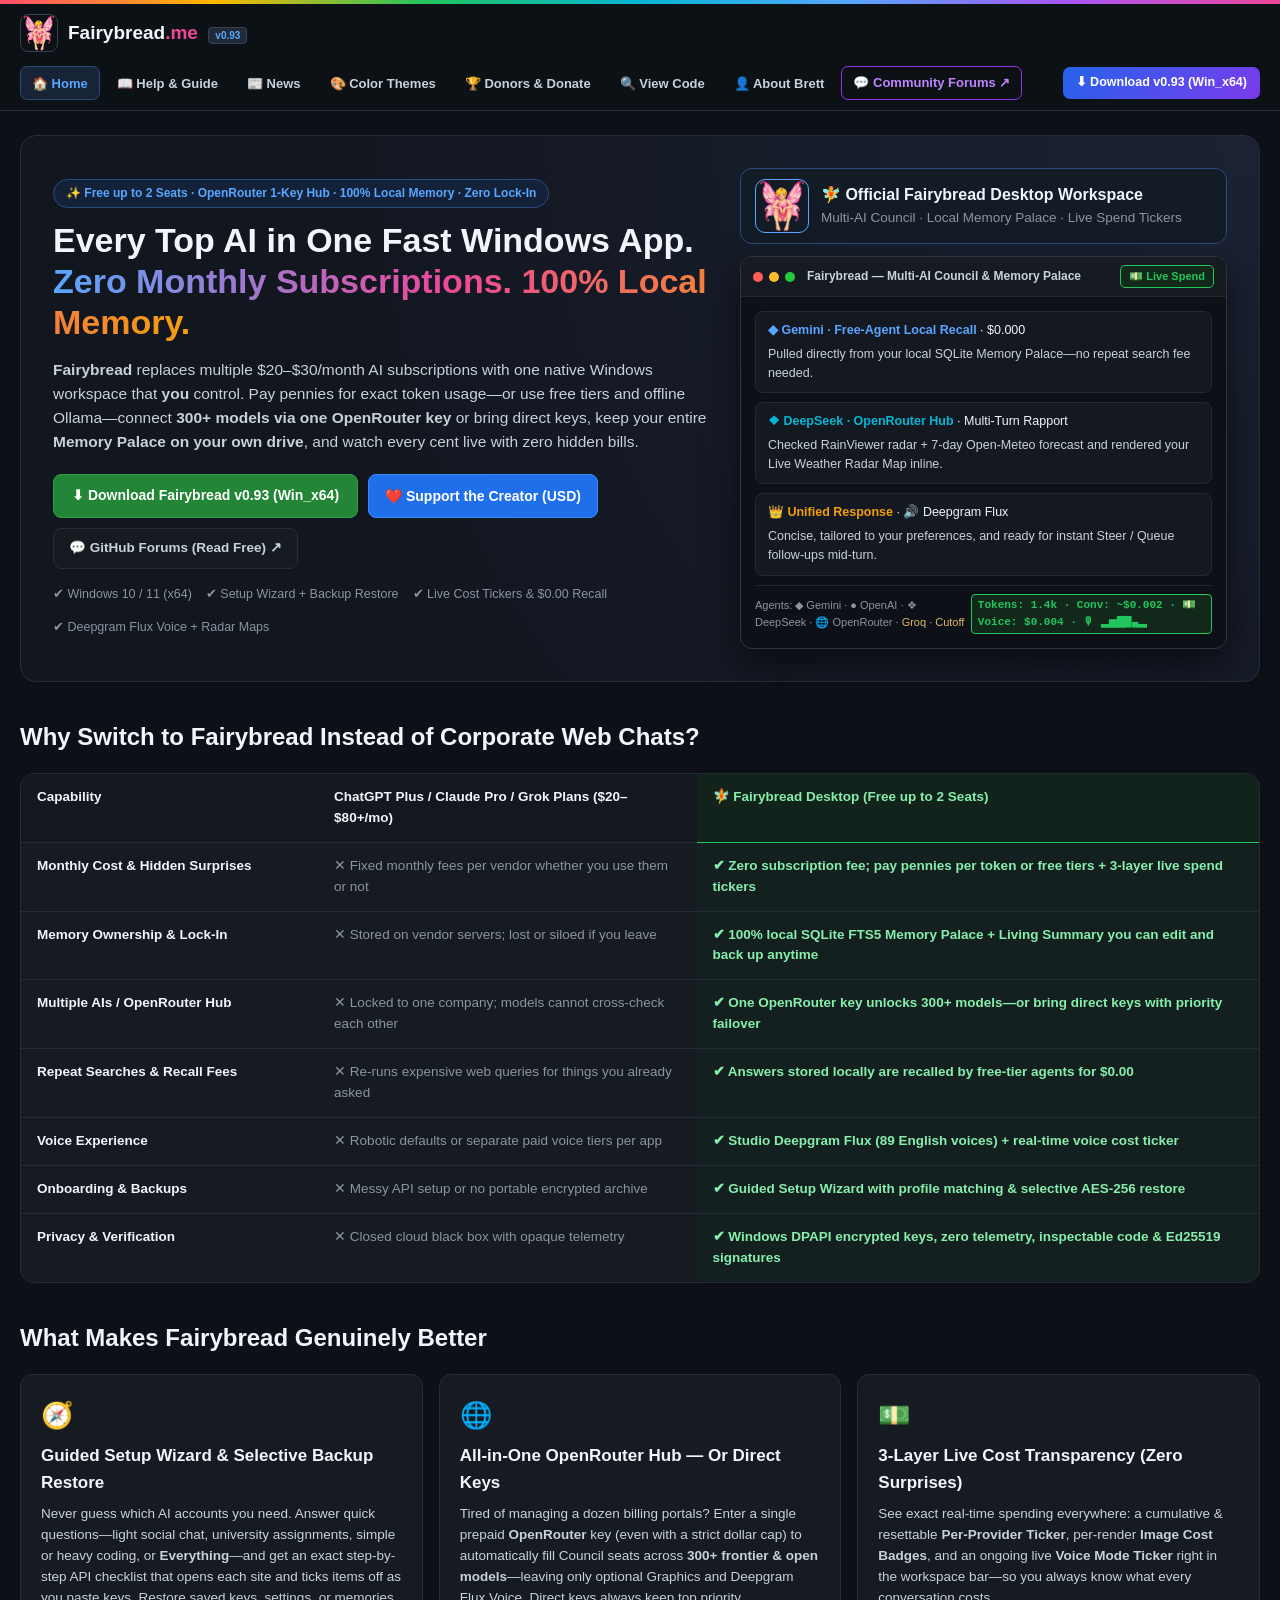
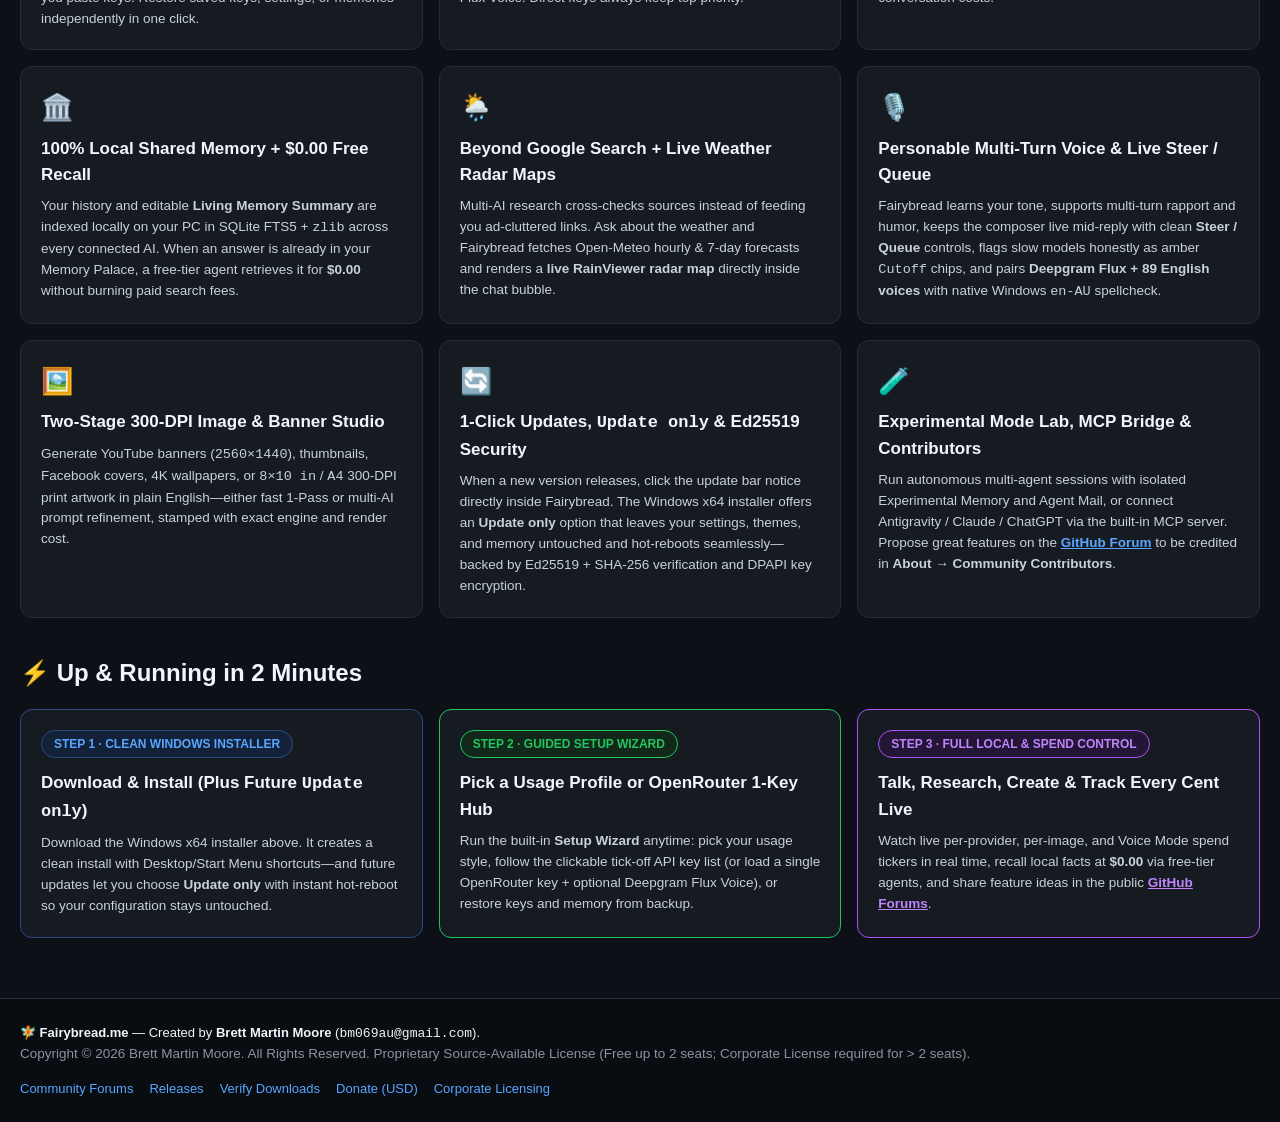
==== commit c03dfed6: "Release Fairybread v0.93 (Win_x64): Setup Wizard, OpenRouter Hub, 3-Layer Live Cost Tickers, Weather" ====
--- a/docs/index.html
+++ b/docs/index.html
@@ -6,7 +6,7 @@
   <title>Fairybread.me — Multi-AI Desktop Workspace, 100% Local Memory Palace &amp; Live Cost Control</title>
   <meta name="description" content="Replace $20-$80+/mo AI subscriptions with Fairybread: connect OpenRouter (300+ models on one key) or direct AI APIs, keep 100% local Shared Memory with $0.00 free recall, view Live Weather Radar Maps, talk with Deepgram Flux Voice, and track every cent live." />
   <link rel="icon" type="image/png" href="fairybread_icon.png" />
-  <link rel="stylesheet" href="styles.css?v=0.93-web" />
+  <link rel="stylesheet" href="styles.css?v=0.93" />
 </head>
 <body>
   <!-- Top Sprinkles Accent Bar -->
@@ -19,7 +19,7 @@
         <img src="fairybread_icon.png" alt="Fairybread Logo" class="brand-logo-img" />
         <div>
           <span class="brand-name">Fairybread<span class="brand-domain">.me</span></span>
-          <span class="brand-tag dynamic-version-tag">BETA v0.92e</span>
+          <span class="brand-tag dynamic-version-tag">v0.93</span>
         </div>
       </div>
 
@@ -35,7 +35,7 @@
       </nav>
 
       <div class="header-actions">
-        <a class="btn-download-sm dynamic-download-btn" href="https://github.com/bm069au/fairybread/releases/latest/download/Fairybread_v0.92e_beta_Win_x64_Setup.zip">⬇ Download Beta (Win_x64)</a>
+        <a class="btn-download-sm dynamic-download-btn" href="https://github.com/bm069au/fairybread/releases/latest/download/Fairybread_v0.93_Win_x64_Setup.exe">⬇ Download v0.93 (Win_x64)</a>
       </div>
     </div>
   </header>
@@ -51,8 +51,8 @@
             <strong>Fairybread</strong> replaces multiple $20–$30/month AI subscriptions with one native Windows workspace that <strong>you</strong> control. Pay pennies for exact token usage—or use free tiers and offline Ollama—connect <strong>300+ models via one OpenRouter key</strong> or bring direct keys, keep your entire <strong>Memory Palace on your own drive</strong>, and watch every cent live with zero hidden bills.
           </p>
           <div class="hero-cta-row">
-            <a class="btn-primary-lg dynamic-download-btn" id="heroDownloadBtn" href="https://github.com/bm069au/fairybread/releases/latest/download/Fairybread_v0.92e_beta_Win_x64_Setup.zip">
-              ⬇ Download Fairybread Beta v0.92e (Win_x64)
+            <a class="btn-primary-lg dynamic-download-btn" id="heroDownloadBtn" href="https://github.com/bm069au/fairybread/releases/latest/download/Fairybread_v0.93_Win_x64_Setup.exe">
+              ⬇ Download Fairybread v0.93 (Win_x64)
             </a>
             <button class="btn-secondary-lg" onclick="switchTab('donors')">❤️ Support the Creator (USD)</button>
             <a class="btn-outline-lg" href="https://github.com/bm069au/fairybread/discussions" target="_blank" rel="noopener">💬 GitHub Forums (Read Free) ↗</a>
@@ -230,7 +230,7 @@
           <h2>📖 Fairybread User Guide &amp; Operating Instructions</h2>
           <p class="muted-sub">Always available offline inside the app via <strong><code>F1</code></strong> or <strong><code>Help → 📖 User Guide</code></strong>.</p>
         </div>
-        <a class="btn-primary dynamic-download-btn" href="https://github.com/bm069au/fairybread/releases/latest/download/Fairybread_v0.92e_beta_Win_x64_Setup.zip">⬇ Download Fairybread Beta</a>
+        <a class="btn-primary dynamic-download-btn" href="https://github.com/bm069au/fairybread/releases/latest/download/Fairybread_v0.93_Win_x64_Setup.exe">⬇ Download Fairybread v0.93</a>
       </div>
 
       <div class="news-list">
@@ -536,12 +536,13 @@
       <div class="footer-links">
         <a href="https://github.com/bm069au/fairybread/discussions" target="_blank" rel="noopener">Community Forums</a>
         <a href="https://github.com/bm069au/fairybread/releases" target="_blank" rel="noopener">Releases</a>
+        <a href="verify.html">Verify Downloads</a>
         <a href="https://github.com/sponsors/bm069au" target="_blank" rel="noopener">Donate (USD)</a>
         <a href="mailto:bm069au@gmail.com">Corporate Licensing</a>
       </div>
     </div>
   </footer>
 
-  <script src="app.js?v=0.93-web"></script>
+  <script src="app.js?v=0.93"></script>
 </body>
 </html>
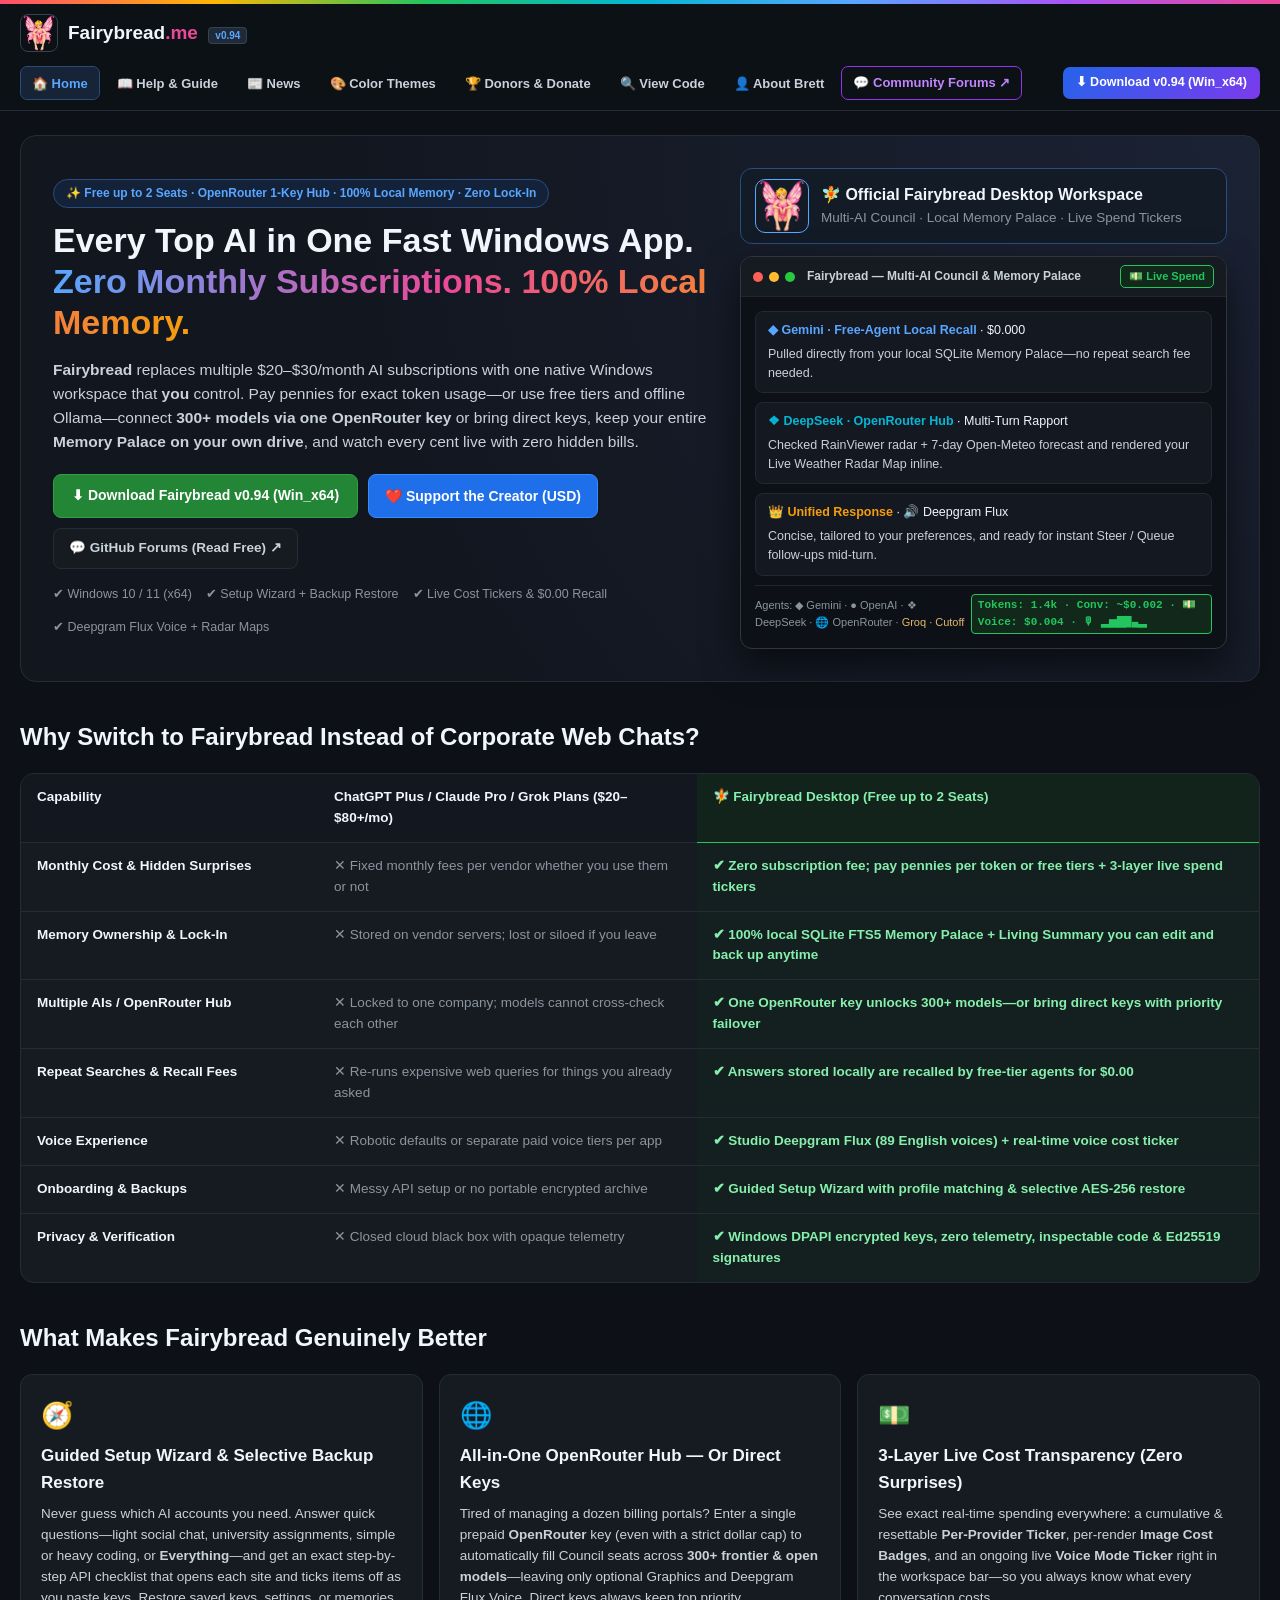
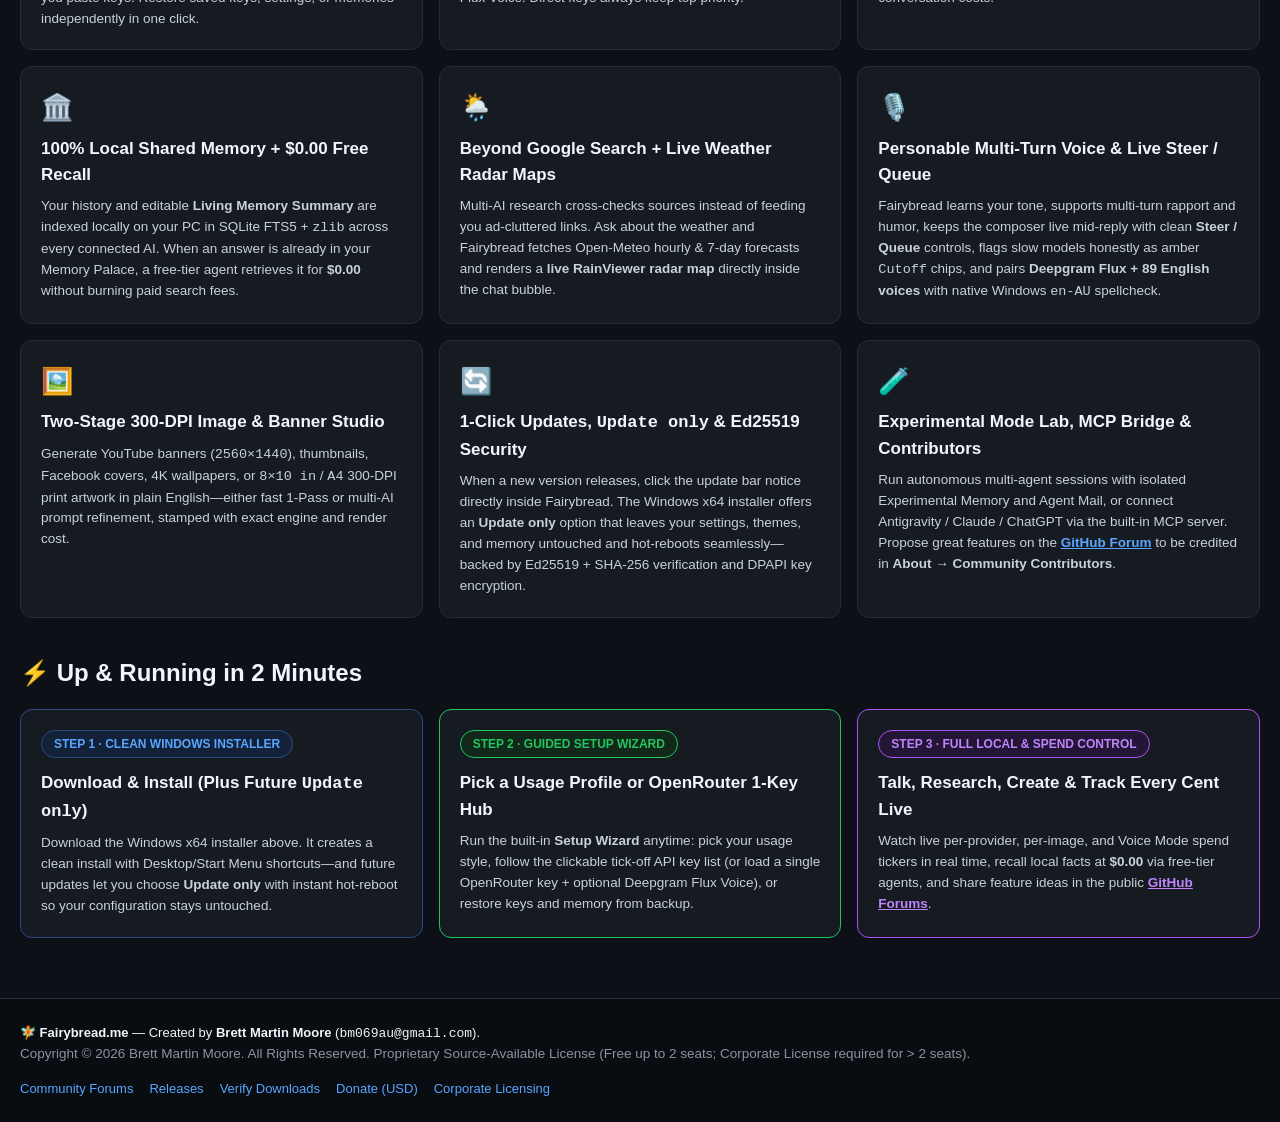
==== commit 10c18927: "Release Fairybread v0.94 (Win_x64): Flagship OpenAI Graphics, Deeper Chat Profiles, 3D Voice Avatar," ====
--- a/docs/index.html
+++ b/docs/index.html
@@ -6,7 +6,7 @@
   <title>Fairybread.me — Multi-AI Desktop Workspace, 100% Local Memory Palace &amp; Live Cost Control</title>
   <meta name="description" content="Replace $20-$80+/mo AI subscriptions with Fairybread: connect OpenRouter (300+ models on one key) or direct AI APIs, keep 100% local Shared Memory with $0.00 free recall, view Live Weather Radar Maps, talk with Deepgram Flux Voice, and track every cent live." />
   <link rel="icon" type="image/png" href="fairybread_icon.png" />
-  <link rel="stylesheet" href="styles.css?v=0.93" />
+  <link rel="stylesheet" href="styles.css?v=0.94" />
 </head>
 <body>
   <!-- Top Sprinkles Accent Bar -->
@@ -19,7 +19,7 @@
         <img src="fairybread_icon.png" alt="Fairybread Logo" class="brand-logo-img" />
         <div>
           <span class="brand-name">Fairybread<span class="brand-domain">.me</span></span>
-          <span class="brand-tag dynamic-version-tag">v0.93</span>
+          <span class="brand-tag dynamic-version-tag">v0.94</span>
         </div>
       </div>
 
@@ -35,7 +35,7 @@
       </nav>
 
       <div class="header-actions">
-        <a class="btn-download-sm dynamic-download-btn" href="https://github.com/bm069au/fairybread/releases/latest/download/Fairybread_v0.93_Win_x64_Setup.exe">⬇ Download v0.93 (Win_x64)</a>
+        <a class="btn-download-sm dynamic-download-btn" href="https://github.com/bm069au/fairybread/releases/latest/download/Fairybread_v0.94_Win_x64_Setup.exe">⬇ Download v0.94 (Win_x64)</a>
       </div>
     </div>
   </header>
@@ -51,8 +51,8 @@
             <strong>Fairybread</strong> replaces multiple $20–$30/month AI subscriptions with one native Windows workspace that <strong>you</strong> control. Pay pennies for exact token usage—or use free tiers and offline Ollama—connect <strong>300+ models via one OpenRouter key</strong> or bring direct keys, keep your entire <strong>Memory Palace on your own drive</strong>, and watch every cent live with zero hidden bills.
           </p>
           <div class="hero-cta-row">
-            <a class="btn-primary-lg dynamic-download-btn" id="heroDownloadBtn" href="https://github.com/bm069au/fairybread/releases/latest/download/Fairybread_v0.93_Win_x64_Setup.exe">
-              ⬇ Download Fairybread v0.93 (Win_x64)
+            <a class="btn-primary-lg dynamic-download-btn" id="heroDownloadBtn" href="https://github.com/bm069au/fairybread/releases/latest/download/Fairybread_v0.94_Win_x64_Setup.exe">
+              ⬇ Download Fairybread v0.94 (Win_x64)
             </a>
             <button class="btn-secondary-lg" onclick="switchTab('donors')">❤️ Support the Creator (USD)</button>
             <a class="btn-outline-lg" href="https://github.com/bm069au/fairybread/discussions" target="_blank" rel="noopener">💬 GitHub Forums (Read Free) ↗</a>
@@ -230,7 +230,7 @@
           <h2>📖 Fairybread User Guide &amp; Operating Instructions</h2>
           <p class="muted-sub">Always available offline inside the app via <strong><code>F1</code></strong> or <strong><code>Help → 📖 User Guide</code></strong>.</p>
         </div>
-        <a class="btn-primary dynamic-download-btn" href="https://github.com/bm069au/fairybread/releases/latest/download/Fairybread_v0.93_Win_x64_Setup.exe">⬇ Download Fairybread v0.93</a>
+        <a class="btn-primary dynamic-download-btn" href="https://github.com/bm069au/fairybread/releases/latest/download/Fairybread_v0.94_Win_x64_Setup.exe">⬇ Download Fairybread v0.94</a>
       </div>
 
       <div class="news-list">
@@ -543,6 +543,6 @@
     </div>
   </footer>
 
-  <script src="app.js?v=0.93"></script>
+  <script src="app.js?v=0.94"></script>
 </body>
 </html>
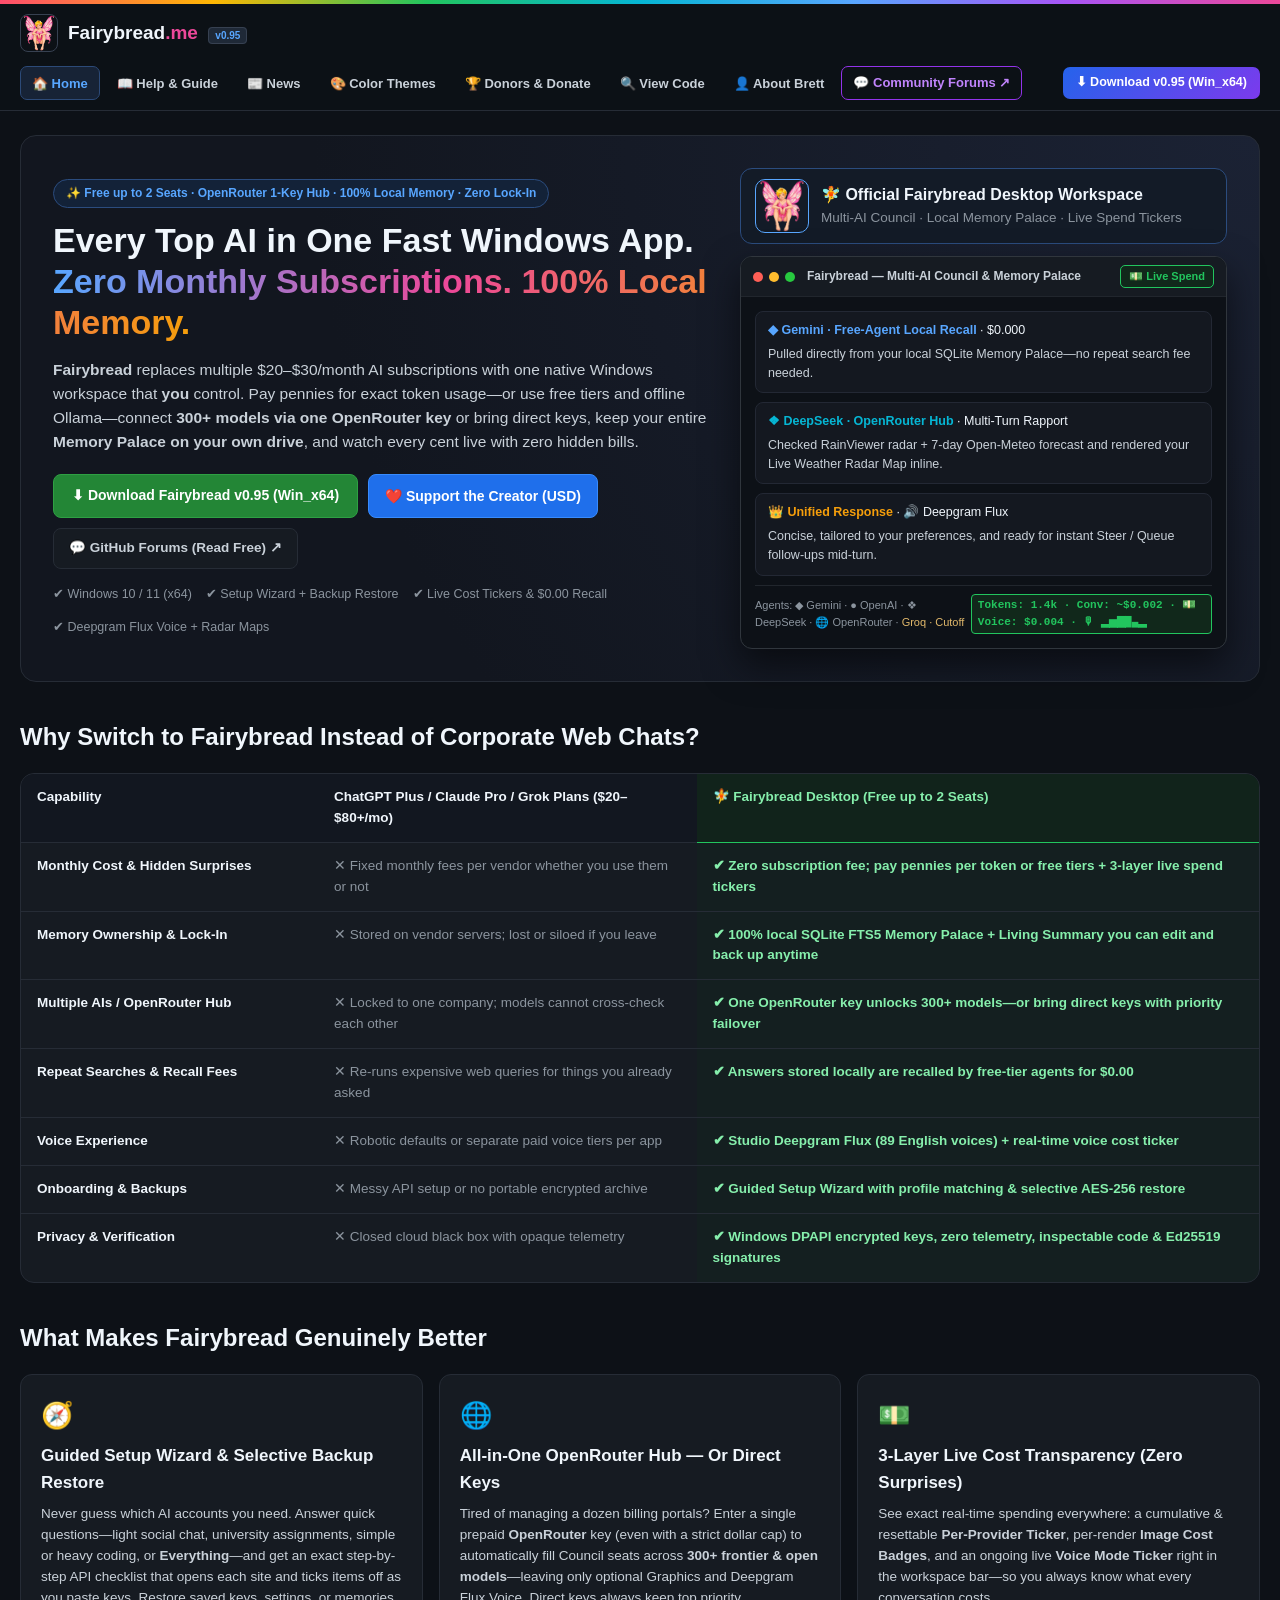
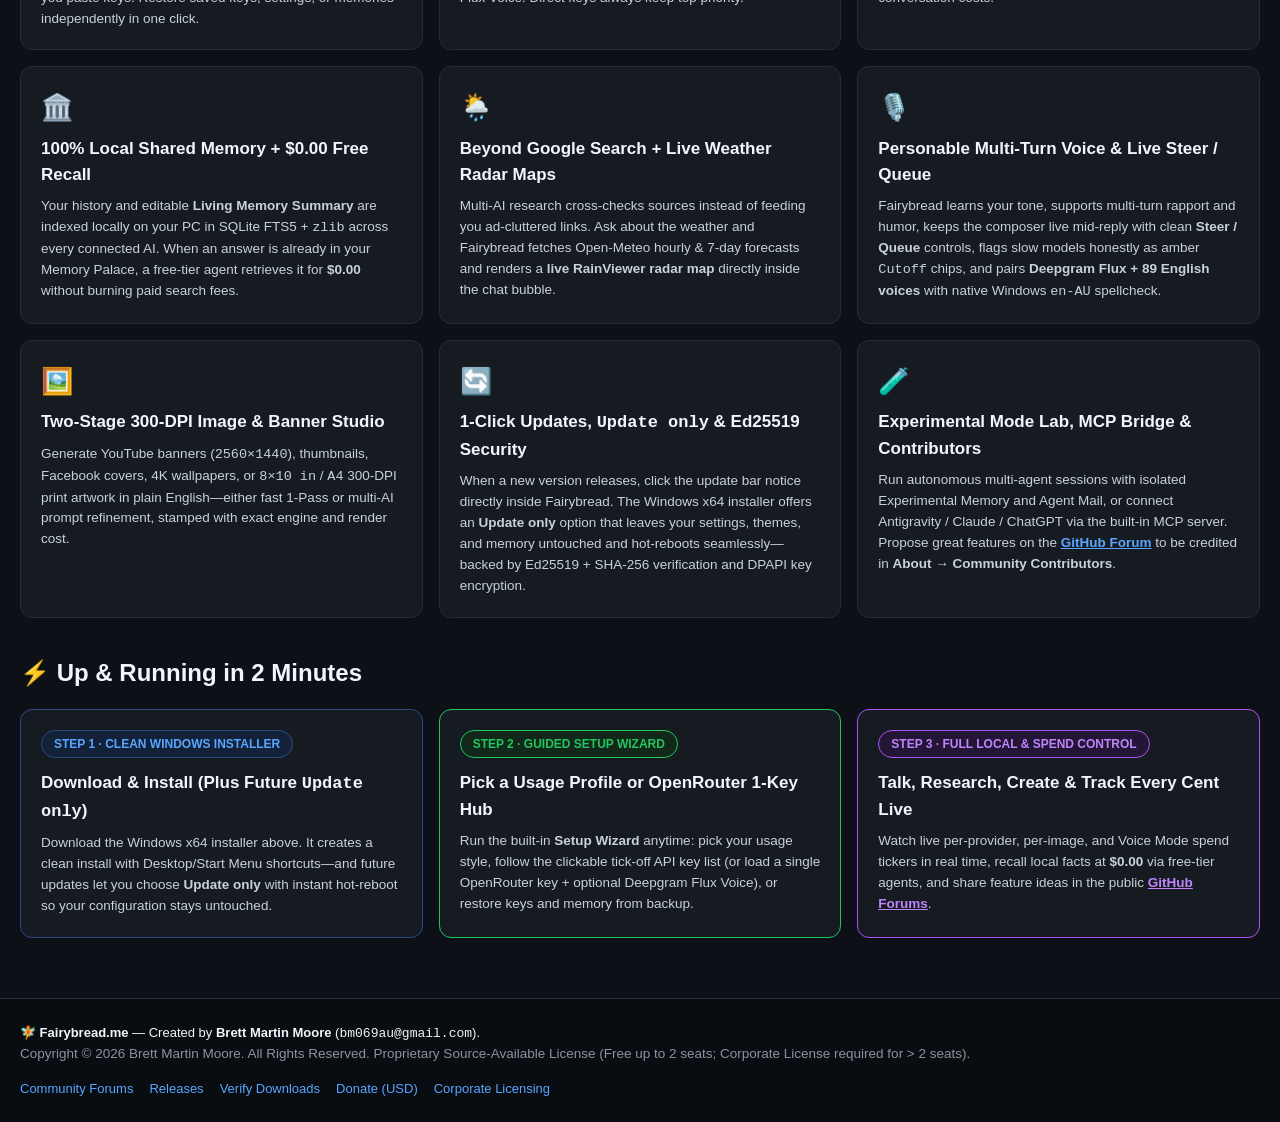
==== commit 328091d8: "Release Fairybread v0.95 (Win_x64) & update fairybread.me" ====
--- a/docs/index.html
+++ b/docs/index.html
@@ -6,7 +6,7 @@
   <title>Fairybread.me — Multi-AI Desktop Workspace, 100% Local Memory Palace &amp; Live Cost Control</title>
   <meta name="description" content="Replace $20-$80+/mo AI subscriptions with Fairybread: connect OpenRouter (300+ models on one key) or direct AI APIs, keep 100% local Shared Memory with $0.00 free recall, view Live Weather Radar Maps, talk with Deepgram Flux Voice, and track every cent live." />
   <link rel="icon" type="image/png" href="fairybread_icon.png" />
-  <link rel="stylesheet" href="styles.css?v=0.94" />
+  <link rel="stylesheet" href="styles.css?v=0.95" />
 </head>
 <body>
   <!-- Top Sprinkles Accent Bar -->
@@ -19,7 +19,7 @@
         <img src="fairybread_icon.png" alt="Fairybread Logo" class="brand-logo-img" />
         <div>
           <span class="brand-name">Fairybread<span class="brand-domain">.me</span></span>
-          <span class="brand-tag dynamic-version-tag">v0.94</span>
+          <span class="brand-tag dynamic-version-tag">v0.95</span>
         </div>
       </div>
 
@@ -35,7 +35,7 @@
       </nav>
 
       <div class="header-actions">
-        <a class="btn-download-sm dynamic-download-btn" href="https://github.com/bm069au/fairybread/releases/latest/download/Fairybread_v0.94_Win_x64_Setup.exe">⬇ Download v0.94 (Win_x64)</a>
+        <a class="btn-download-sm dynamic-download-btn" href="https://github.com/bm069au/fairybread/releases/latest/download/Fairybread_v0.95_Win_x64_Setup.exe">⬇ Download v0.95 (Win_x64)</a>
       </div>
     </div>
   </header>
@@ -51,8 +51,8 @@
             <strong>Fairybread</strong> replaces multiple $20–$30/month AI subscriptions with one native Windows workspace that <strong>you</strong> control. Pay pennies for exact token usage—or use free tiers and offline Ollama—connect <strong>300+ models via one OpenRouter key</strong> or bring direct keys, keep your entire <strong>Memory Palace on your own drive</strong>, and watch every cent live with zero hidden bills.
           </p>
           <div class="hero-cta-row">
-            <a class="btn-primary-lg dynamic-download-btn" id="heroDownloadBtn" href="https://github.com/bm069au/fairybread/releases/latest/download/Fairybread_v0.94_Win_x64_Setup.exe">
-              ⬇ Download Fairybread v0.94 (Win_x64)
+            <a class="btn-primary-lg dynamic-download-btn" id="heroDownloadBtn" href="https://github.com/bm069au/fairybread/releases/latest/download/Fairybread_v0.95_Win_x64_Setup.exe">
+              ⬇ Download Fairybread v0.95 (Win_x64)
             </a>
             <button class="btn-secondary-lg" onclick="switchTab('donors')">❤️ Support the Creator (USD)</button>
             <a class="btn-outline-lg" href="https://github.com/bm069au/fairybread/discussions" target="_blank" rel="noopener">💬 GitHub Forums (Read Free) ↗</a>
@@ -230,7 +230,7 @@
           <h2>📖 Fairybread User Guide &amp; Operating Instructions</h2>
           <p class="muted-sub">Always available offline inside the app via <strong><code>F1</code></strong> or <strong><code>Help → 📖 User Guide</code></strong>.</p>
         </div>
-        <a class="btn-primary dynamic-download-btn" href="https://github.com/bm069au/fairybread/releases/latest/download/Fairybread_v0.94_Win_x64_Setup.exe">⬇ Download Fairybread v0.94</a>
+        <a class="btn-primary dynamic-download-btn" href="https://github.com/bm069au/fairybread/releases/latest/download/Fairybread_v0.95_Win_x64_Setup.exe">⬇ Download Fairybread v0.95</a>
       </div>
 
       <div class="news-list">
@@ -543,6 +543,6 @@
     </div>
   </footer>
 
-  <script src="app.js?v=0.94"></script>
+  <script src="app.js?v=0.95"></script>
 </body>
 </html>
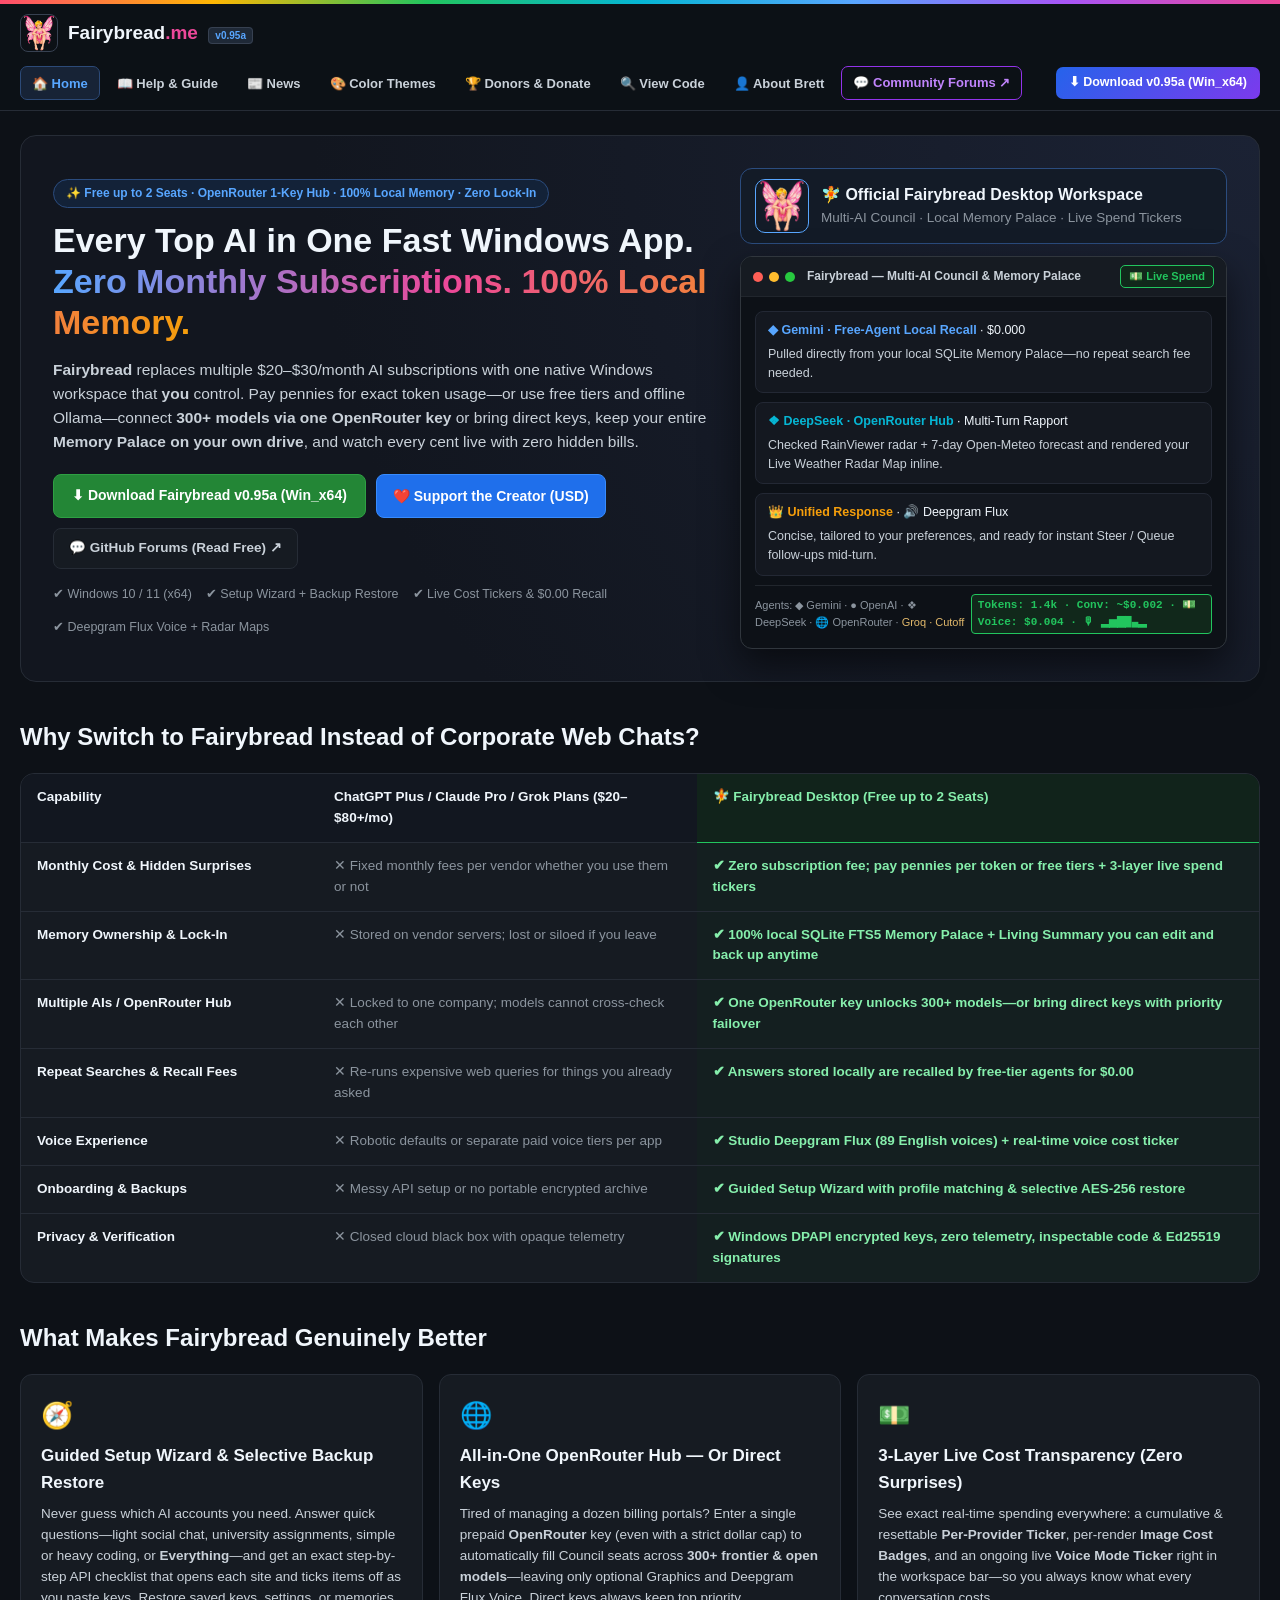
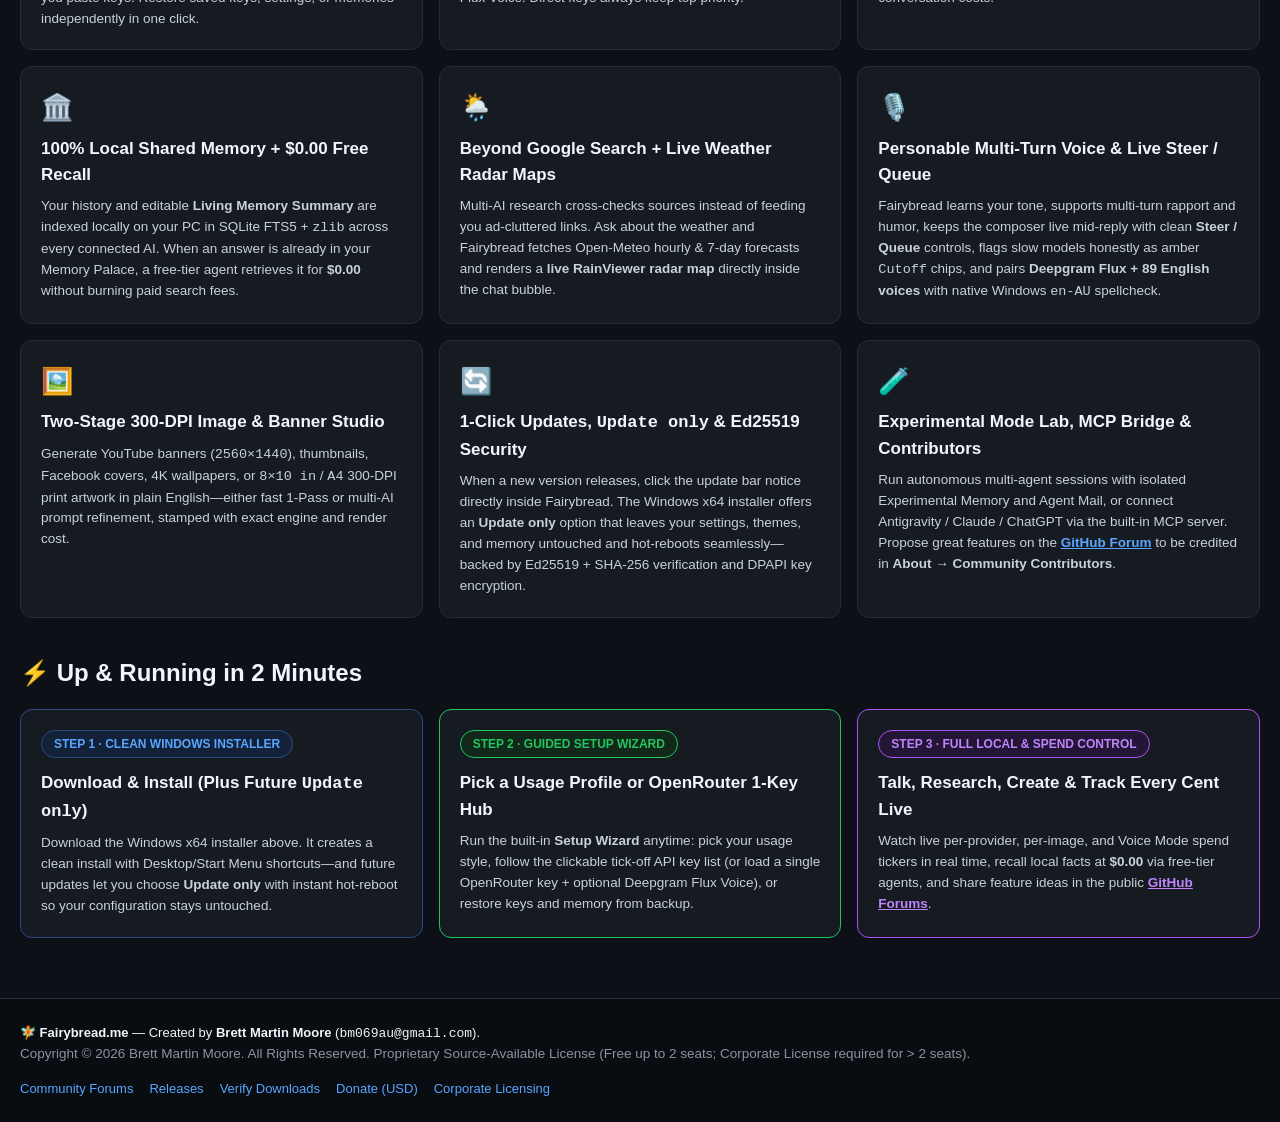
==== commit 1d19cd63: "Release Fairybread v0.95a (Win_x64) & update fairybread.me" ====
--- a/docs/index.html
+++ b/docs/index.html
@@ -6,7 +6,7 @@
   <title>Fairybread.me — Multi-AI Desktop Workspace, 100% Local Memory Palace &amp; Live Cost Control</title>
   <meta name="description" content="Replace $20-$80+/mo AI subscriptions with Fairybread: connect OpenRouter (300+ models on one key) or direct AI APIs, keep 100% local Shared Memory with $0.00 free recall, view Live Weather Radar Maps, talk with Deepgram Flux Voice, and track every cent live." />
   <link rel="icon" type="image/png" href="fairybread_icon.png" />
-  <link rel="stylesheet" href="styles.css?v=0.95" />
+  <link rel="stylesheet" href="styles.css?v=0.95a" />
 </head>
 <body>
   <!-- Top Sprinkles Accent Bar -->
@@ -19,7 +19,7 @@
         <img src="fairybread_icon.png" alt="Fairybread Logo" class="brand-logo-img" />
         <div>
           <span class="brand-name">Fairybread<span class="brand-domain">.me</span></span>
-          <span class="brand-tag dynamic-version-tag">v0.95</span>
+          <span class="brand-tag dynamic-version-tag">v0.95a</span>
         </div>
       </div>
 
@@ -35,7 +35,7 @@
       </nav>
 
       <div class="header-actions">
-        <a class="btn-download-sm dynamic-download-btn" href="https://github.com/bm069au/fairybread/releases/latest/download/Fairybread_v0.95_Win_x64_Setup.exe">⬇ Download v0.95 (Win_x64)</a>
+        <a class="btn-download-sm dynamic-download-btn" href="https://github.com/bm069au/fairybread/releases/latest/download/Fairybread_v0.95a_Win_x64_Setup.exe">⬇ Download v0.95a (Win_x64)</a>
       </div>
     </div>
   </header>
@@ -51,8 +51,8 @@
             <strong>Fairybread</strong> replaces multiple $20–$30/month AI subscriptions with one native Windows workspace that <strong>you</strong> control. Pay pennies for exact token usage—or use free tiers and offline Ollama—connect <strong>300+ models via one OpenRouter key</strong> or bring direct keys, keep your entire <strong>Memory Palace on your own drive</strong>, and watch every cent live with zero hidden bills.
           </p>
           <div class="hero-cta-row">
-            <a class="btn-primary-lg dynamic-download-btn" id="heroDownloadBtn" href="https://github.com/bm069au/fairybread/releases/latest/download/Fairybread_v0.95_Win_x64_Setup.exe">
-              ⬇ Download Fairybread v0.95 (Win_x64)
+            <a class="btn-primary-lg dynamic-download-btn" id="heroDownloadBtn" href="https://github.com/bm069au/fairybread/releases/latest/download/Fairybread_v0.95a_Win_x64_Setup.exe">
+              ⬇ Download Fairybread v0.95a (Win_x64)
             </a>
             <button class="btn-secondary-lg" onclick="switchTab('donors')">❤️ Support the Creator (USD)</button>
             <a class="btn-outline-lg" href="https://github.com/bm069au/fairybread/discussions" target="_blank" rel="noopener">💬 GitHub Forums (Read Free) ↗</a>
@@ -230,7 +230,7 @@
           <h2>📖 Fairybread User Guide &amp; Operating Instructions</h2>
           <p class="muted-sub">Always available offline inside the app via <strong><code>F1</code></strong> or <strong><code>Help → 📖 User Guide</code></strong>.</p>
         </div>
-        <a class="btn-primary dynamic-download-btn" href="https://github.com/bm069au/fairybread/releases/latest/download/Fairybread_v0.95_Win_x64_Setup.exe">⬇ Download Fairybread v0.95</a>
+        <a class="btn-primary dynamic-download-btn" href="https://github.com/bm069au/fairybread/releases/latest/download/Fairybread_v0.95a_Win_x64_Setup.exe">⬇ Download Fairybread v0.95a</a>
       </div>
 
       <div class="news-list">
@@ -543,6 +543,6 @@
     </div>
   </footer>
 
-  <script src="app.js?v=0.95"></script>
+  <script src="app.js?v=0.95a"></script>
 </body>
 </html>
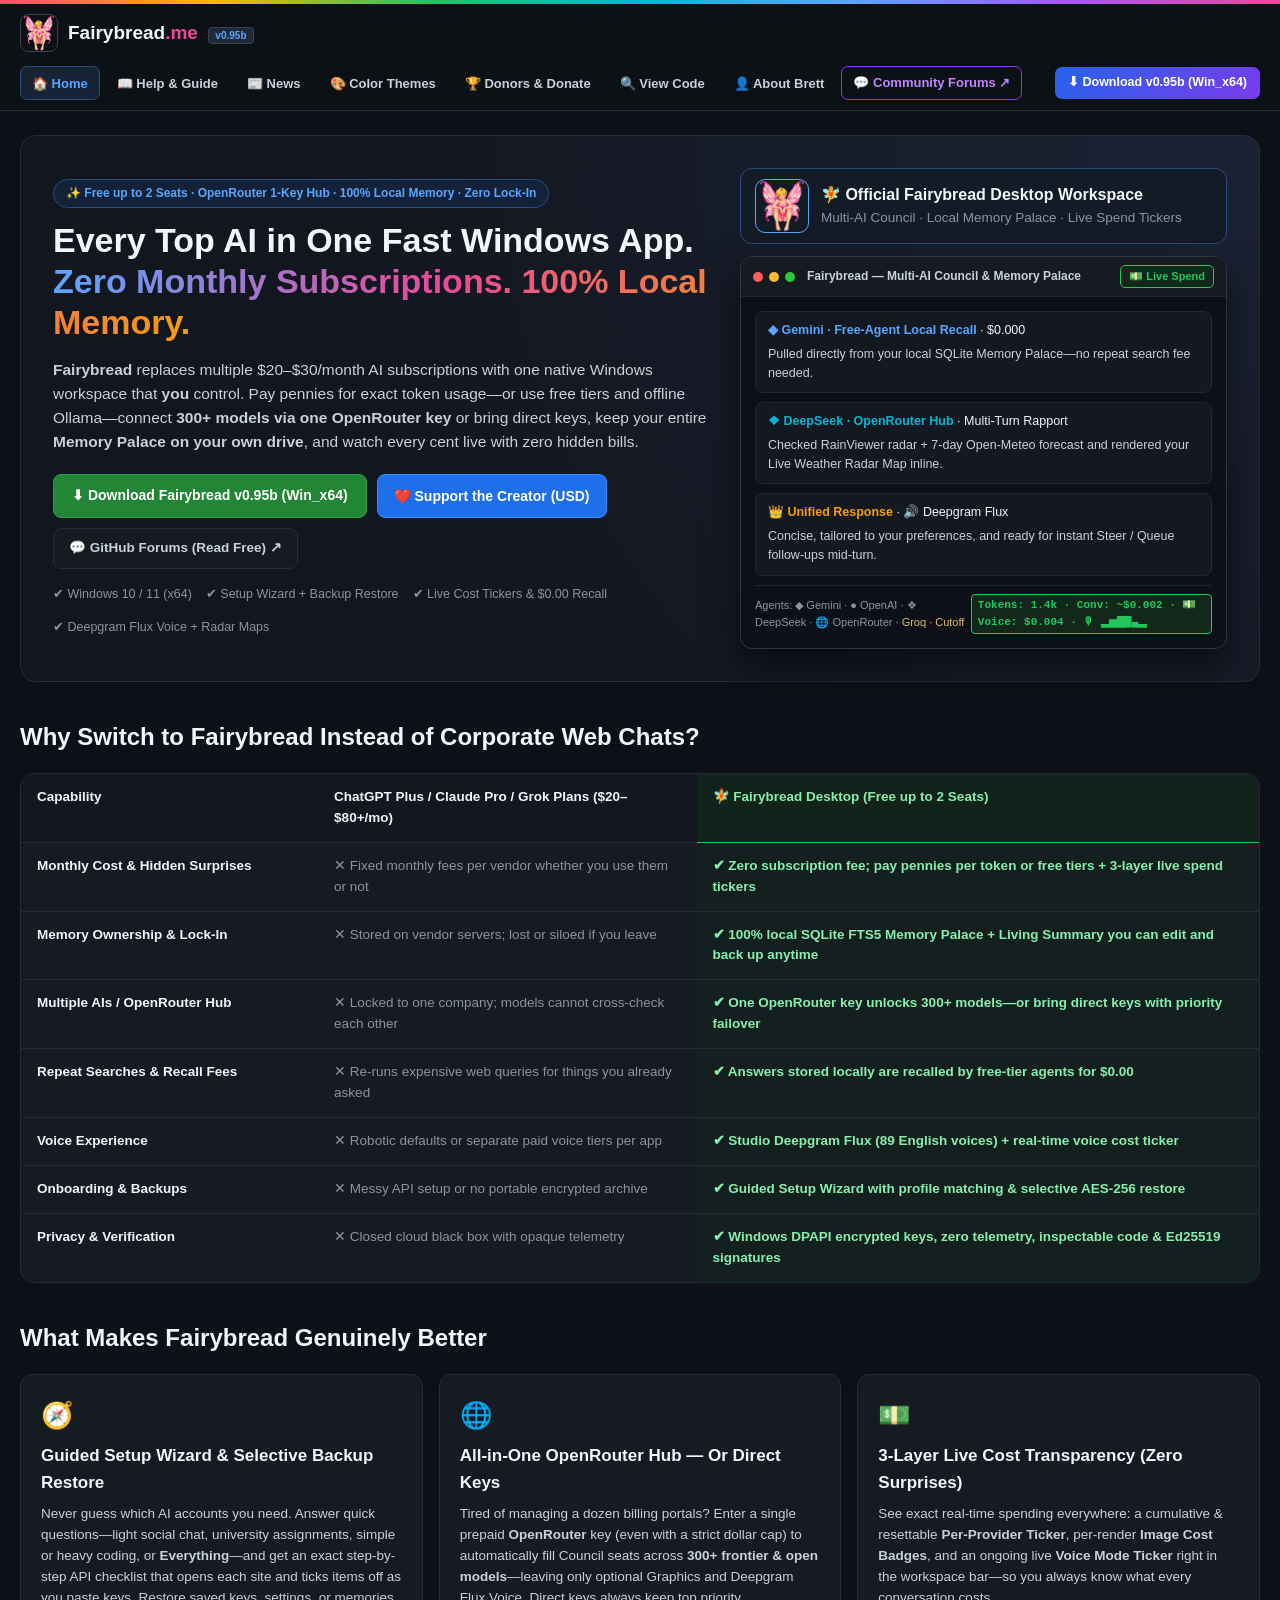
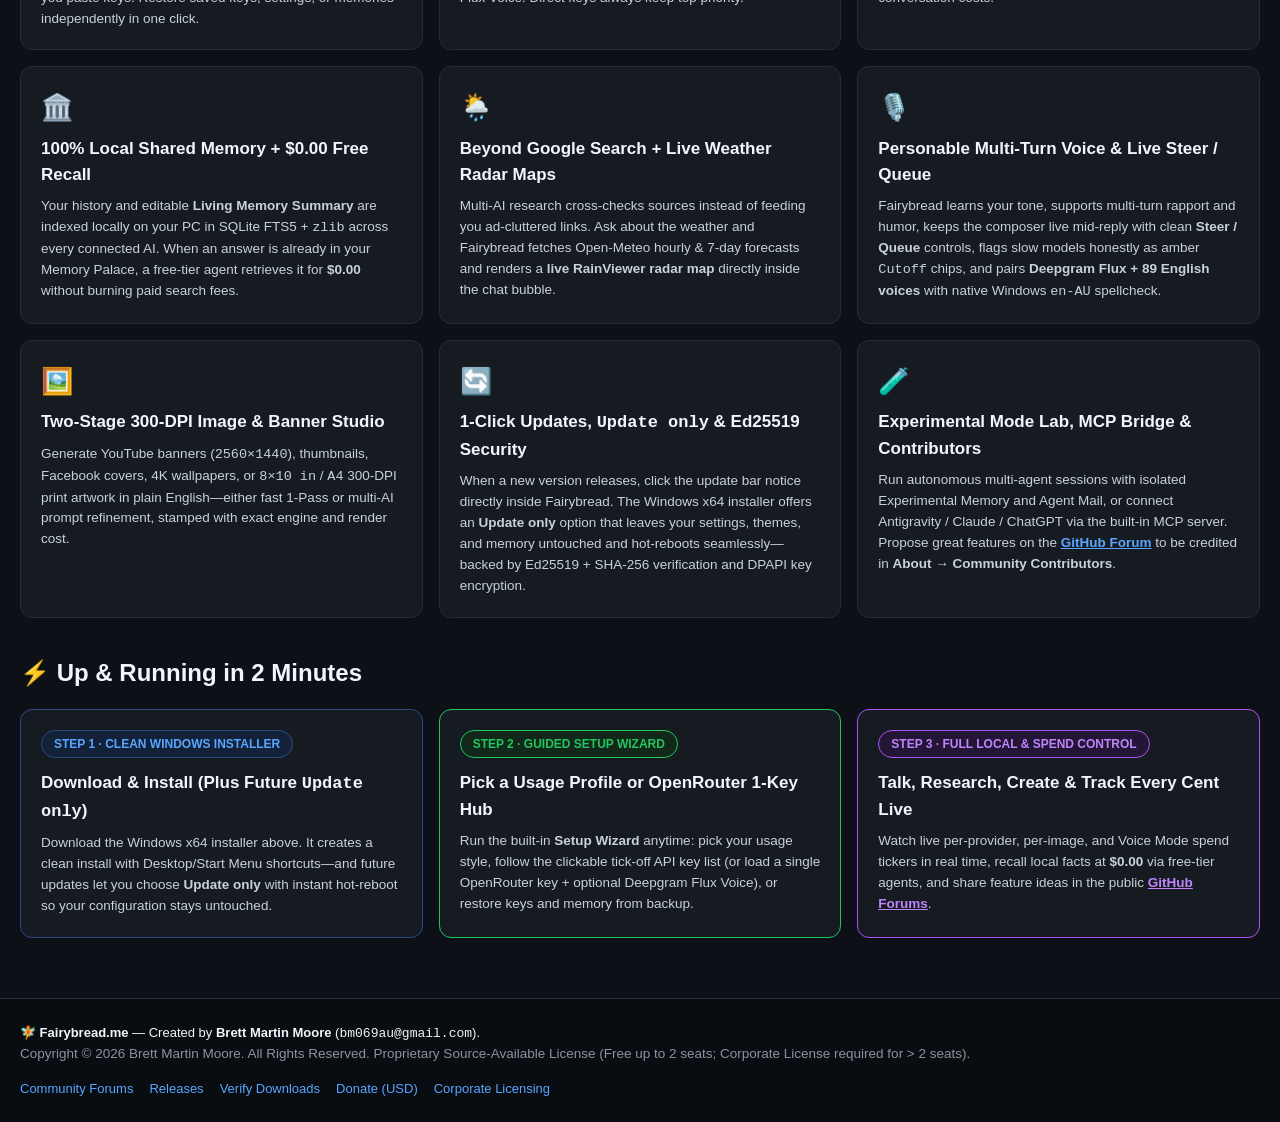
==== commit 058916bf: "Release Fairybread v0.95b (Win_x64) & update fairybread.me" ====
--- a/docs/index.html
+++ b/docs/index.html
@@ -6,7 +6,7 @@
   <title>Fairybread.me — Multi-AI Desktop Workspace, 100% Local Memory Palace &amp; Live Cost Control</title>
   <meta name="description" content="Replace $20-$80+/mo AI subscriptions with Fairybread: connect OpenRouter (300+ models on one key) or direct AI APIs, keep 100% local Shared Memory with $0.00 free recall, view Live Weather Radar Maps, talk with Deepgram Flux Voice, and track every cent live." />
   <link rel="icon" type="image/png" href="fairybread_icon.png" />
-  <link rel="stylesheet" href="styles.css?v=0.95a" />
+  <link rel="stylesheet" href="styles.css?v=0.95b" />
 </head>
 <body>
   <!-- Top Sprinkles Accent Bar -->
@@ -19,7 +19,7 @@
         <img src="fairybread_icon.png" alt="Fairybread Logo" class="brand-logo-img" />
         <div>
           <span class="brand-name">Fairybread<span class="brand-domain">.me</span></span>
-          <span class="brand-tag dynamic-version-tag">v0.95a</span>
+          <span class="brand-tag dynamic-version-tag">v0.95b</span>
         </div>
       </div>
 
@@ -35,7 +35,7 @@
       </nav>
 
       <div class="header-actions">
-        <a class="btn-download-sm dynamic-download-btn" href="https://github.com/bm069au/fairybread/releases/latest/download/Fairybread_v0.95a_Win_x64_Setup.exe">⬇ Download v0.95a (Win_x64)</a>
+        <a class="btn-download-sm dynamic-download-btn" href="https://github.com/bm069au/fairybread/releases/latest/download/Fairybread_v0.95b_Win_x64_Setup.exe">⬇ Download v0.95b (Win_x64)</a>
       </div>
     </div>
   </header>
@@ -51,8 +51,8 @@
             <strong>Fairybread</strong> replaces multiple $20–$30/month AI subscriptions with one native Windows workspace that <strong>you</strong> control. Pay pennies for exact token usage—or use free tiers and offline Ollama—connect <strong>300+ models via one OpenRouter key</strong> or bring direct keys, keep your entire <strong>Memory Palace on your own drive</strong>, and watch every cent live with zero hidden bills.
           </p>
           <div class="hero-cta-row">
-            <a class="btn-primary-lg dynamic-download-btn" id="heroDownloadBtn" href="https://github.com/bm069au/fairybread/releases/latest/download/Fairybread_v0.95a_Win_x64_Setup.exe">
-              ⬇ Download Fairybread v0.95a (Win_x64)
+            <a class="btn-primary-lg dynamic-download-btn" id="heroDownloadBtn" href="https://github.com/bm069au/fairybread/releases/latest/download/Fairybread_v0.95b_Win_x64_Setup.exe">
+              ⬇ Download Fairybread v0.95b (Win_x64)
             </a>
             <button class="btn-secondary-lg" onclick="switchTab('donors')">❤️ Support the Creator (USD)</button>
             <a class="btn-outline-lg" href="https://github.com/bm069au/fairybread/discussions" target="_blank" rel="noopener">💬 GitHub Forums (Read Free) ↗</a>
@@ -230,7 +230,7 @@
           <h2>📖 Fairybread User Guide &amp; Operating Instructions</h2>
           <p class="muted-sub">Always available offline inside the app via <strong><code>F1</code></strong> or <strong><code>Help → 📖 User Guide</code></strong>.</p>
         </div>
-        <a class="btn-primary dynamic-download-btn" href="https://github.com/bm069au/fairybread/releases/latest/download/Fairybread_v0.95a_Win_x64_Setup.exe">⬇ Download Fairybread v0.95a</a>
+        <a class="btn-primary dynamic-download-btn" href="https://github.com/bm069au/fairybread/releases/latest/download/Fairybread_v0.95b_Win_x64_Setup.exe">⬇ Download Fairybread v0.95b</a>
       </div>
 
       <div class="news-list">
@@ -543,6 +543,6 @@
     </div>
   </footer>
 
-  <script src="app.js?v=0.95a"></script>
+  <script src="app.js?v=0.95b"></script>
 </body>
 </html>
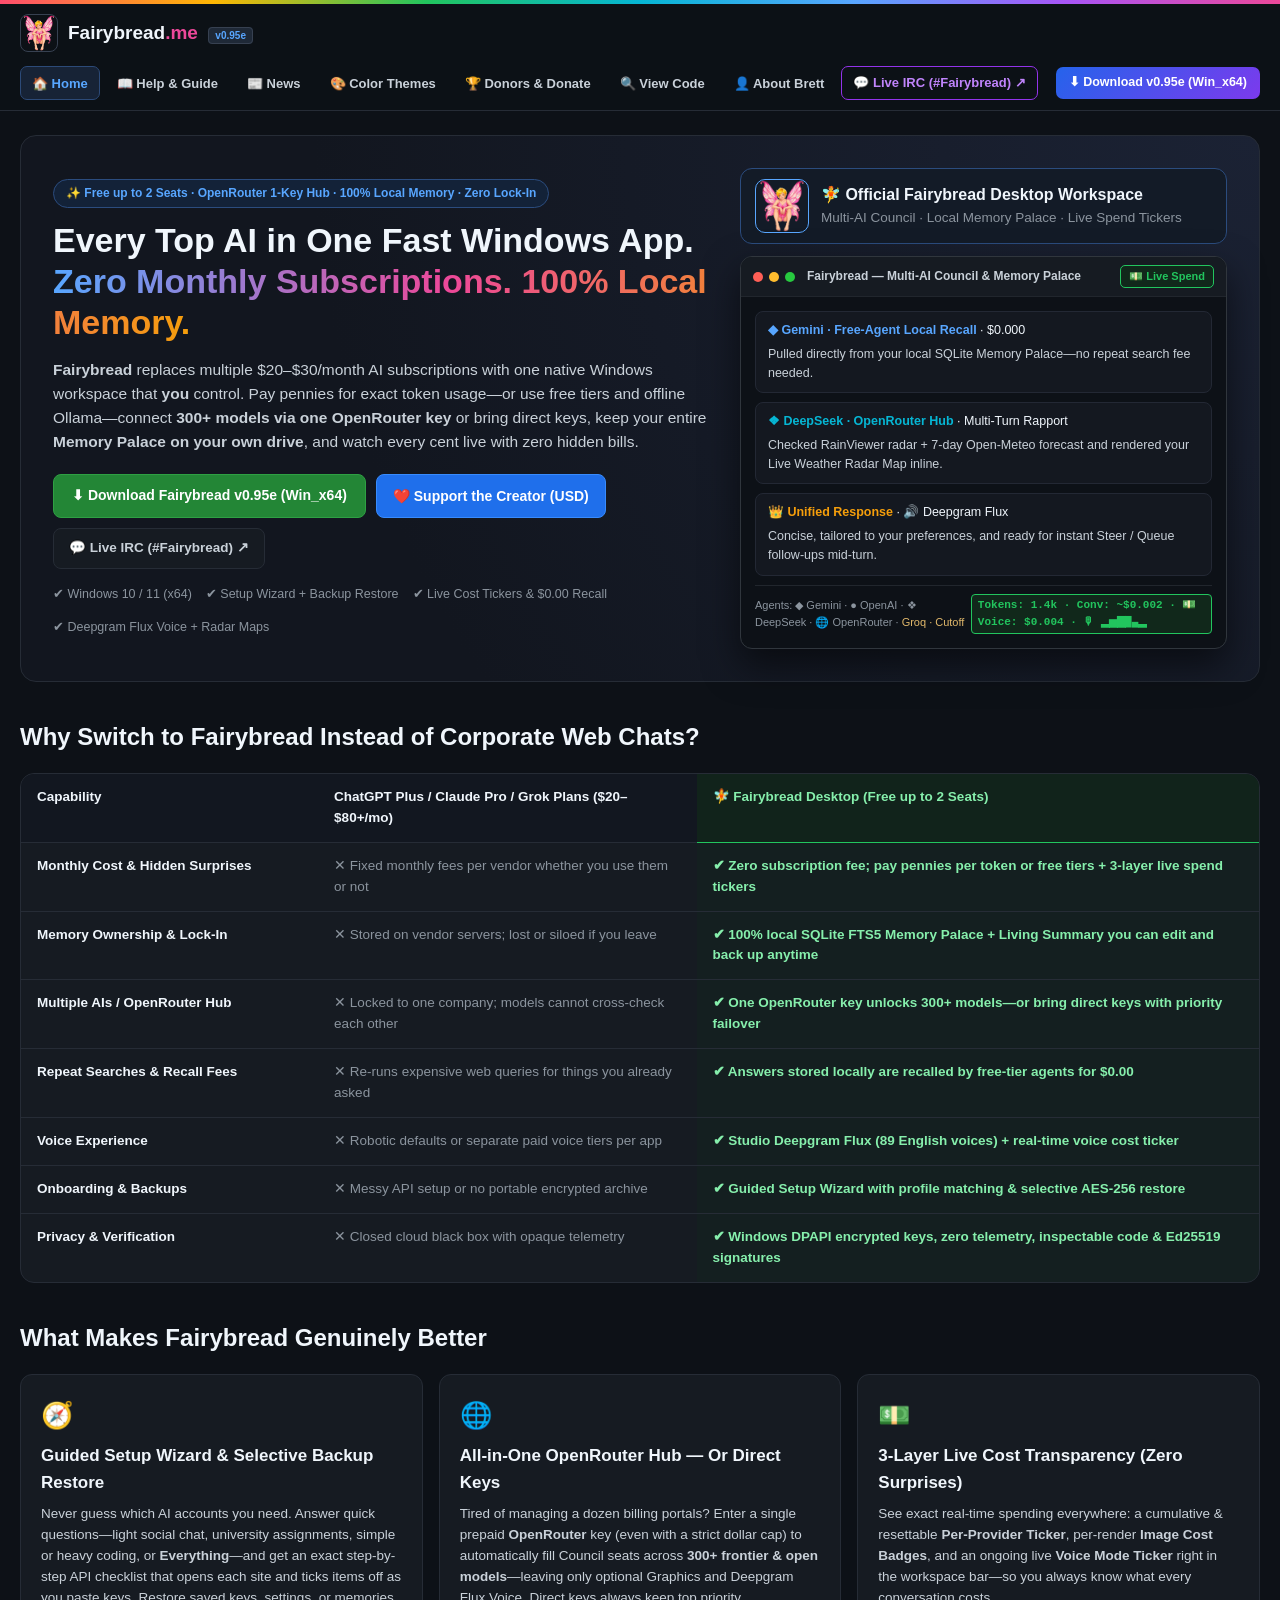
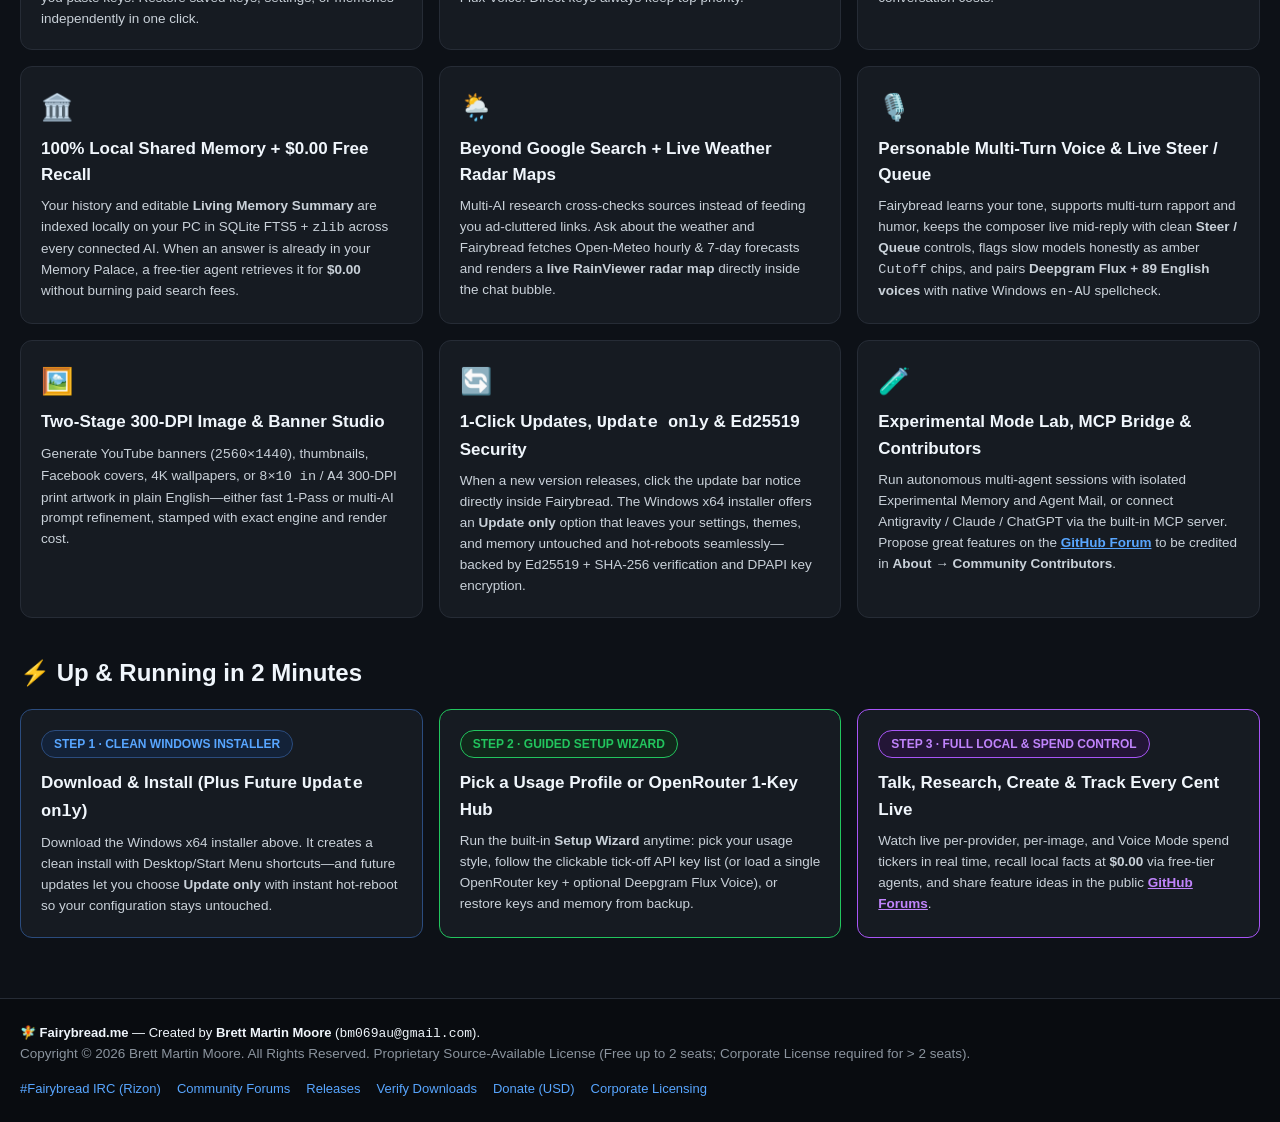
==== commit d2cc67fa: "Release Fairybread v0.95e (Win_x64): Slim 22px Composer Toolbar, Option 2 Segmented 8-15 AI Progress" ====
--- a/docs/index.html
+++ b/docs/index.html
@@ -6,7 +6,7 @@
   <title>Fairybread.me — Multi-AI Desktop Workspace, 100% Local Memory Palace &amp; Live Cost Control</title>
   <meta name="description" content="Replace $20-$80+/mo AI subscriptions with Fairybread: connect OpenRouter (300+ models on one key) or direct AI APIs, keep 100% local Shared Memory with $0.00 free recall, view Live Weather Radar Maps, talk with Deepgram Flux Voice, and track every cent live." />
   <link rel="icon" type="image/png" href="fairybread_icon.png" />
-  <link rel="stylesheet" href="styles.css?v=0.95b" />
+  <link rel="stylesheet" href="styles.css?v=0.95e" />
 </head>
 <body>
   <!-- Top Sprinkles Accent Bar -->
@@ -19,7 +19,7 @@
         <img src="fairybread_icon.png" alt="Fairybread Logo" class="brand-logo-img" />
         <div>
           <span class="brand-name">Fairybread<span class="brand-domain">.me</span></span>
-          <span class="brand-tag dynamic-version-tag">v0.95b</span>
+          <span class="brand-tag dynamic-version-tag">v0.95e</span>
         </div>
       </div>
 
@@ -31,11 +31,11 @@
         <button class="nav-btn" data-tab="donors" onclick="switchTab('donors')">🏆 Donors &amp; Donate</button>
         <button class="nav-btn" data-tab="code" onclick="switchTab('code')">🔍 View Code</button>
         <button class="nav-btn" data-tab="about" onclick="switchTab('about')">👤 About Brett</button>
-        <a class="nav-btn forum-link-btn" href="https://github.com/bm069au/fairybread/discussions" target="_blank" rel="noopener">💬 Community Forums ↗</a>
+        <a class="nav-btn forum-link-btn" href="https://qchat.rizon.net/?channels=Fairybread" target="_blank" rel="noopener">💬 Live IRC (#Fairybread) ↗</a>
       </nav>
 
       <div class="header-actions">
-        <a class="btn-download-sm dynamic-download-btn" href="https://github.com/bm069au/fairybread/releases/latest/download/Fairybread_v0.95b_Win_x64_Setup.exe">⬇ Download v0.95b (Win_x64)</a>
+        <a class="btn-download-sm dynamic-download-btn" href="https://github.com/bm069au/fairybread/releases/latest/download/Fairybread_v0.95e_Win_x64_Setup.exe">⬇ Download v0.95e (Win_x64)</a>
       </div>
     </div>
   </header>
@@ -51,11 +51,11 @@
             <strong>Fairybread</strong> replaces multiple $20–$30/month AI subscriptions with one native Windows workspace that <strong>you</strong> control. Pay pennies for exact token usage—or use free tiers and offline Ollama—connect <strong>300+ models via one OpenRouter key</strong> or bring direct keys, keep your entire <strong>Memory Palace on your own drive</strong>, and watch every cent live with zero hidden bills.
           </p>
           <div class="hero-cta-row">
-            <a class="btn-primary-lg dynamic-download-btn" id="heroDownloadBtn" href="https://github.com/bm069au/fairybread/releases/latest/download/Fairybread_v0.95b_Win_x64_Setup.exe">
-              ⬇ Download Fairybread v0.95b (Win_x64)
+            <a class="btn-primary-lg dynamic-download-btn" id="heroDownloadBtn" href="https://github.com/bm069au/fairybread/releases/latest/download/Fairybread_v0.95e_Win_x64_Setup.exe">
+              ⬇ Download Fairybread v0.95e (Win_x64)
             </a>
             <button class="btn-secondary-lg" onclick="switchTab('donors')">❤️ Support the Creator (USD)</button>
-            <a class="btn-outline-lg" href="https://github.com/bm069au/fairybread/discussions" target="_blank" rel="noopener">💬 GitHub Forums (Read Free) ↗</a>
+            <a class="btn-outline-lg" href="https://qchat.rizon.net/?channels=Fairybread" target="_blank" rel="noopener">💬 Live IRC (#Fairybread) ↗</a>
           </div>
           <div class="hero-meta">
             <span>✔ Windows 10 / 11 (x64)</span>
@@ -534,6 +534,7 @@
         <span class="muted-sub">Copyright © 2026 Brett Martin Moore. All Rights Reserved. Proprietary Source-Available License (Free up to 2 seats; Corporate License required for &gt; 2 seats).</span>
       </div>
       <div class="footer-links">
+        <a href="https://qchat.rizon.net/?channels=Fairybread" target="_blank" rel="noopener">#Fairybread IRC (Rizon)</a>
         <a href="https://github.com/bm069au/fairybread/discussions" target="_blank" rel="noopener">Community Forums</a>
         <a href="https://github.com/bm069au/fairybread/releases" target="_blank" rel="noopener">Releases</a>
         <a href="verify.html">Verify Downloads</a>
@@ -543,6 +544,6 @@
     </div>
   </footer>
 
-  <script src="app.js?v=0.95b"></script>
+  <script src="app.js?v=0.95e"></script>
 </body>
 </html>
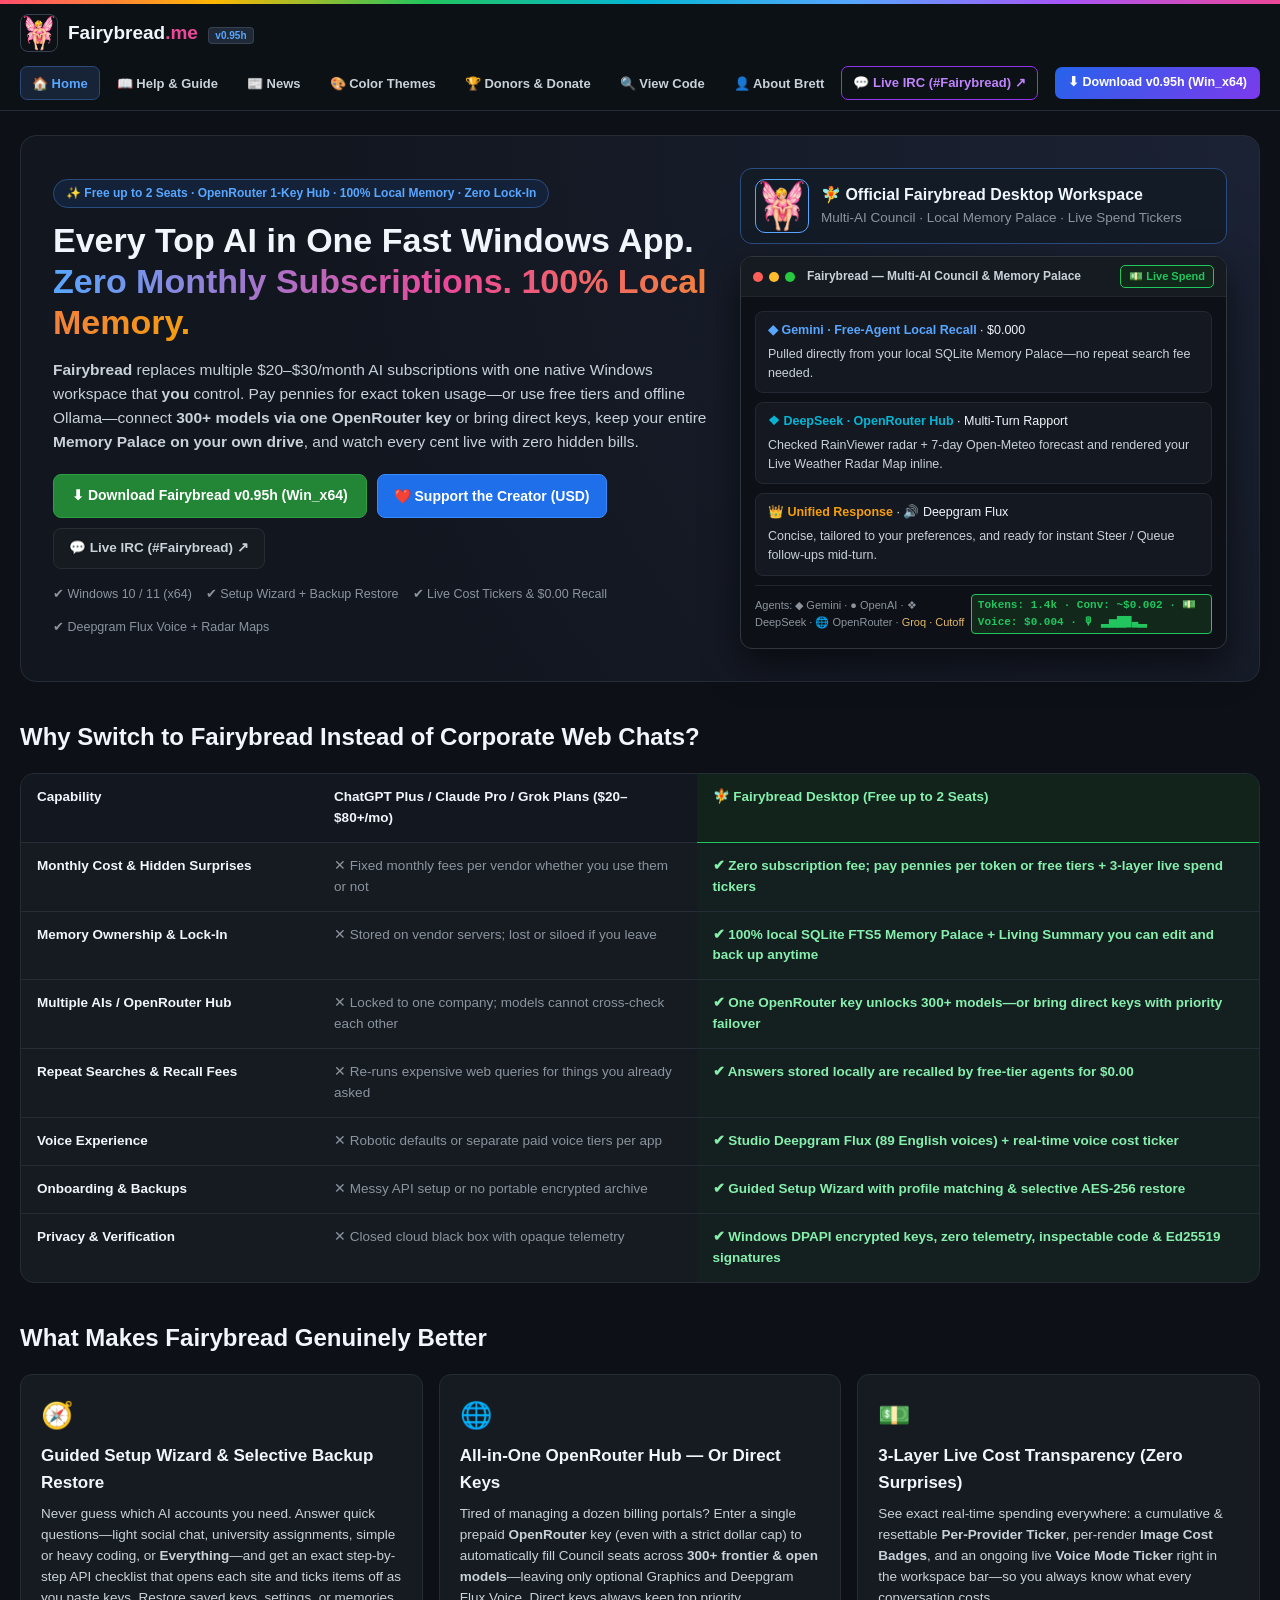
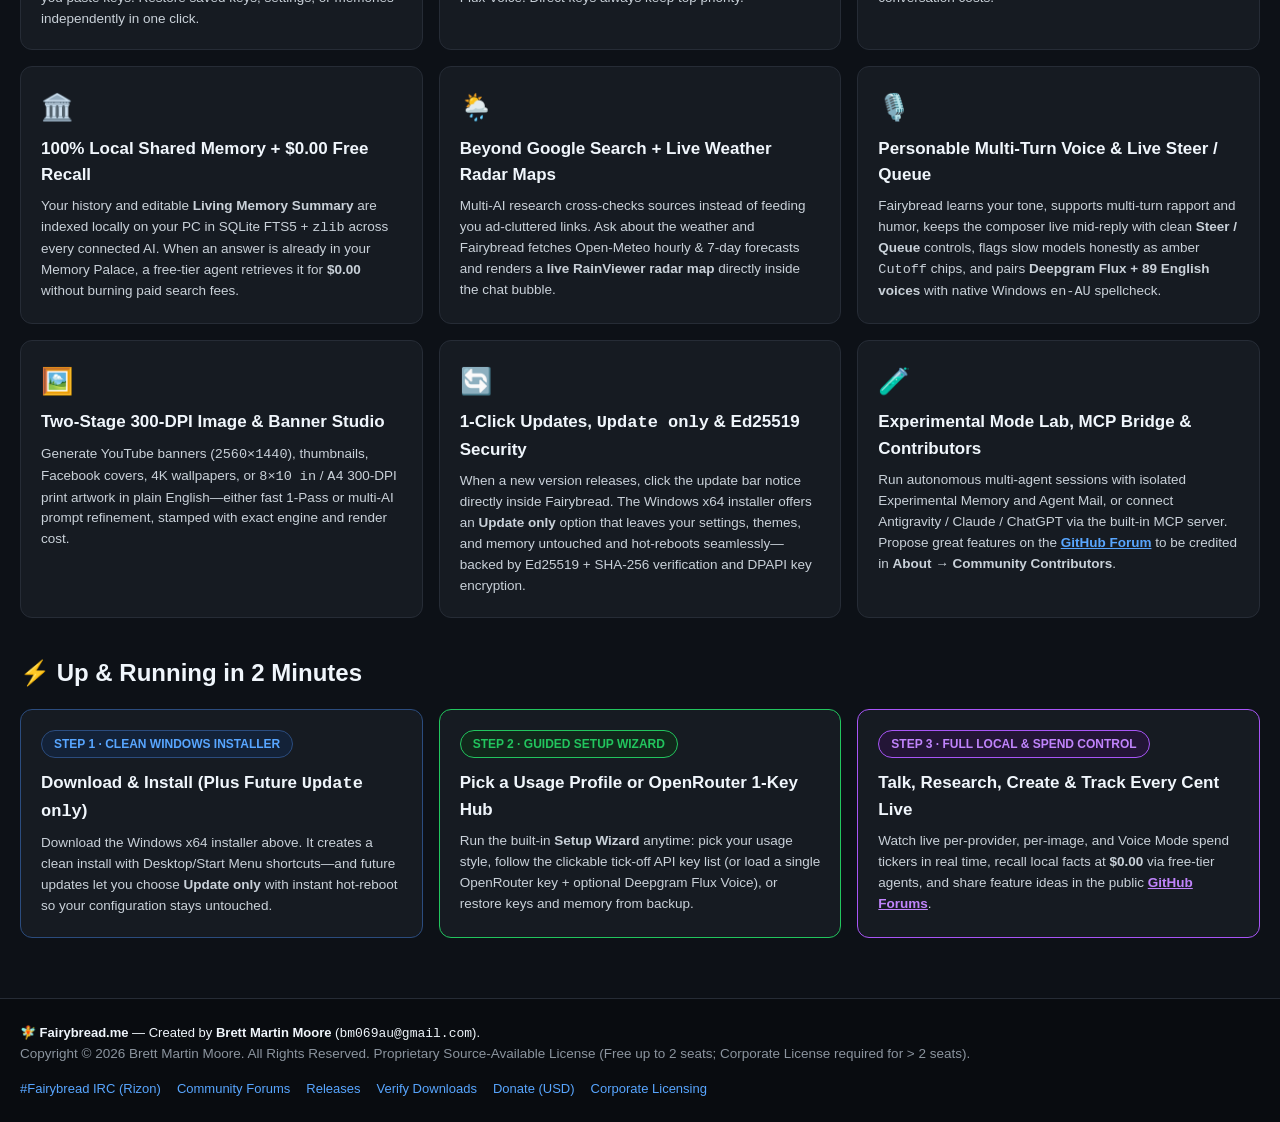
==== commit 25a8edb1: "Fairybread Beta v0.95h (Win_x64): 3D & Lifelike Avatar Studio, Lego-style 3D Brick Minifigs, 3.5s Li" ====
--- a/docs/index.html
+++ b/docs/index.html
@@ -6,7 +6,7 @@
   <title>Fairybread.me — Multi-AI Desktop Workspace, 100% Local Memory Palace &amp; Live Cost Control</title>
   <meta name="description" content="Replace $20-$80+/mo AI subscriptions with Fairybread: connect OpenRouter (300+ models on one key) or direct AI APIs, keep 100% local Shared Memory with $0.00 free recall, view Live Weather Radar Maps, talk with Deepgram Flux Voice, and track every cent live." />
   <link rel="icon" type="image/png" href="fairybread_icon.png" />
-  <link rel="stylesheet" href="styles.css?v=0.95e" />
+  <link rel="stylesheet" href="styles.css?v=0.95h" />
 </head>
 <body>
   <!-- Top Sprinkles Accent Bar -->
@@ -19,7 +19,7 @@
         <img src="fairybread_icon.png" alt="Fairybread Logo" class="brand-logo-img" />
         <div>
           <span class="brand-name">Fairybread<span class="brand-domain">.me</span></span>
-          <span class="brand-tag dynamic-version-tag">v0.95e</span>
+          <span class="brand-tag dynamic-version-tag">v0.95h</span>
         </div>
       </div>
 
@@ -35,7 +35,7 @@
       </nav>
 
       <div class="header-actions">
-        <a class="btn-download-sm dynamic-download-btn" href="https://github.com/bm069au/fairybread/releases/latest/download/Fairybread_v0.95e_Win_x64_Setup.exe">⬇ Download v0.95e (Win_x64)</a>
+        <a class="btn-download-sm dynamic-download-btn" href="https://github.com/bm069au/fairybread/releases/latest/download/Fairybread_v0.95h_Win_x64_Setup.exe">⬇ Download v0.95h (Win_x64)</a>
       </div>
     </div>
   </header>
@@ -51,8 +51,8 @@
             <strong>Fairybread</strong> replaces multiple $20–$30/month AI subscriptions with one native Windows workspace that <strong>you</strong> control. Pay pennies for exact token usage—or use free tiers and offline Ollama—connect <strong>300+ models via one OpenRouter key</strong> or bring direct keys, keep your entire <strong>Memory Palace on your own drive</strong>, and watch every cent live with zero hidden bills.
           </p>
           <div class="hero-cta-row">
-            <a class="btn-primary-lg dynamic-download-btn" id="heroDownloadBtn" href="https://github.com/bm069au/fairybread/releases/latest/download/Fairybread_v0.95e_Win_x64_Setup.exe">
-              ⬇ Download Fairybread v0.95e (Win_x64)
+            <a class="btn-primary-lg dynamic-download-btn" id="heroDownloadBtn" href="https://github.com/bm069au/fairybread/releases/latest/download/Fairybread_v0.95h_Win_x64_Setup.exe">
+              ⬇ Download Fairybread v0.95h (Win_x64)
             </a>
             <button class="btn-secondary-lg" onclick="switchTab('donors')">❤️ Support the Creator (USD)</button>
             <a class="btn-outline-lg" href="https://qchat.rizon.net/?channels=Fairybread" target="_blank" rel="noopener">💬 Live IRC (#Fairybread) ↗</a>
@@ -230,7 +230,7 @@
           <h2>📖 Fairybread User Guide &amp; Operating Instructions</h2>
           <p class="muted-sub">Always available offline inside the app via <strong><code>F1</code></strong> or <strong><code>Help → 📖 User Guide</code></strong>.</p>
         </div>
-        <a class="btn-primary dynamic-download-btn" href="https://github.com/bm069au/fairybread/releases/latest/download/Fairybread_v0.95b_Win_x64_Setup.exe">⬇ Download Fairybread v0.95b</a>
+        <a class="btn-primary dynamic-download-btn" href="https://github.com/bm069au/fairybread/releases/latest/download/Fairybread_v0.95h_Win_x64_Setup.exe">⬇ Download Fairybread v0.95h</a>
       </div>
 
       <div class="news-list">
@@ -544,6 +544,6 @@
     </div>
   </footer>
 
-  <script src="app.js?v=0.95e"></script>
+  <script src="app.js?v=0.95h"></script>
 </body>
 </html>
